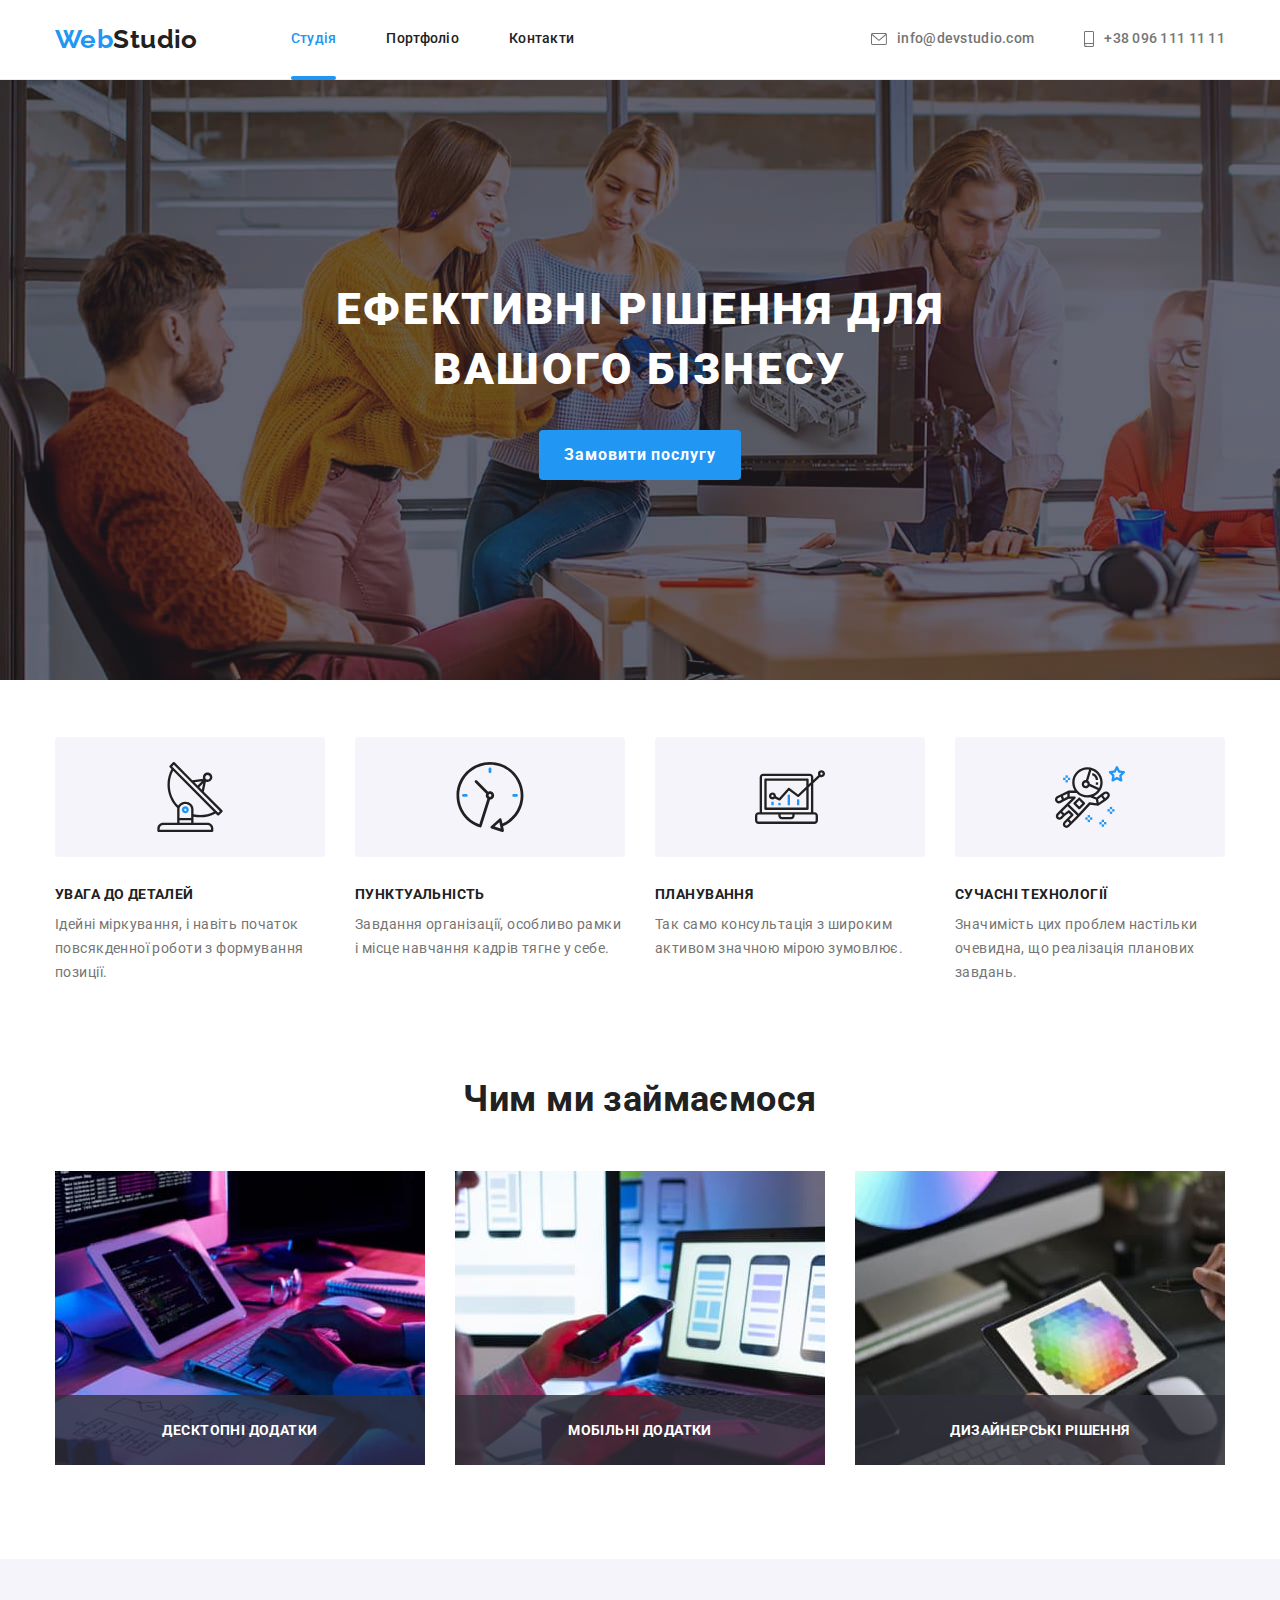
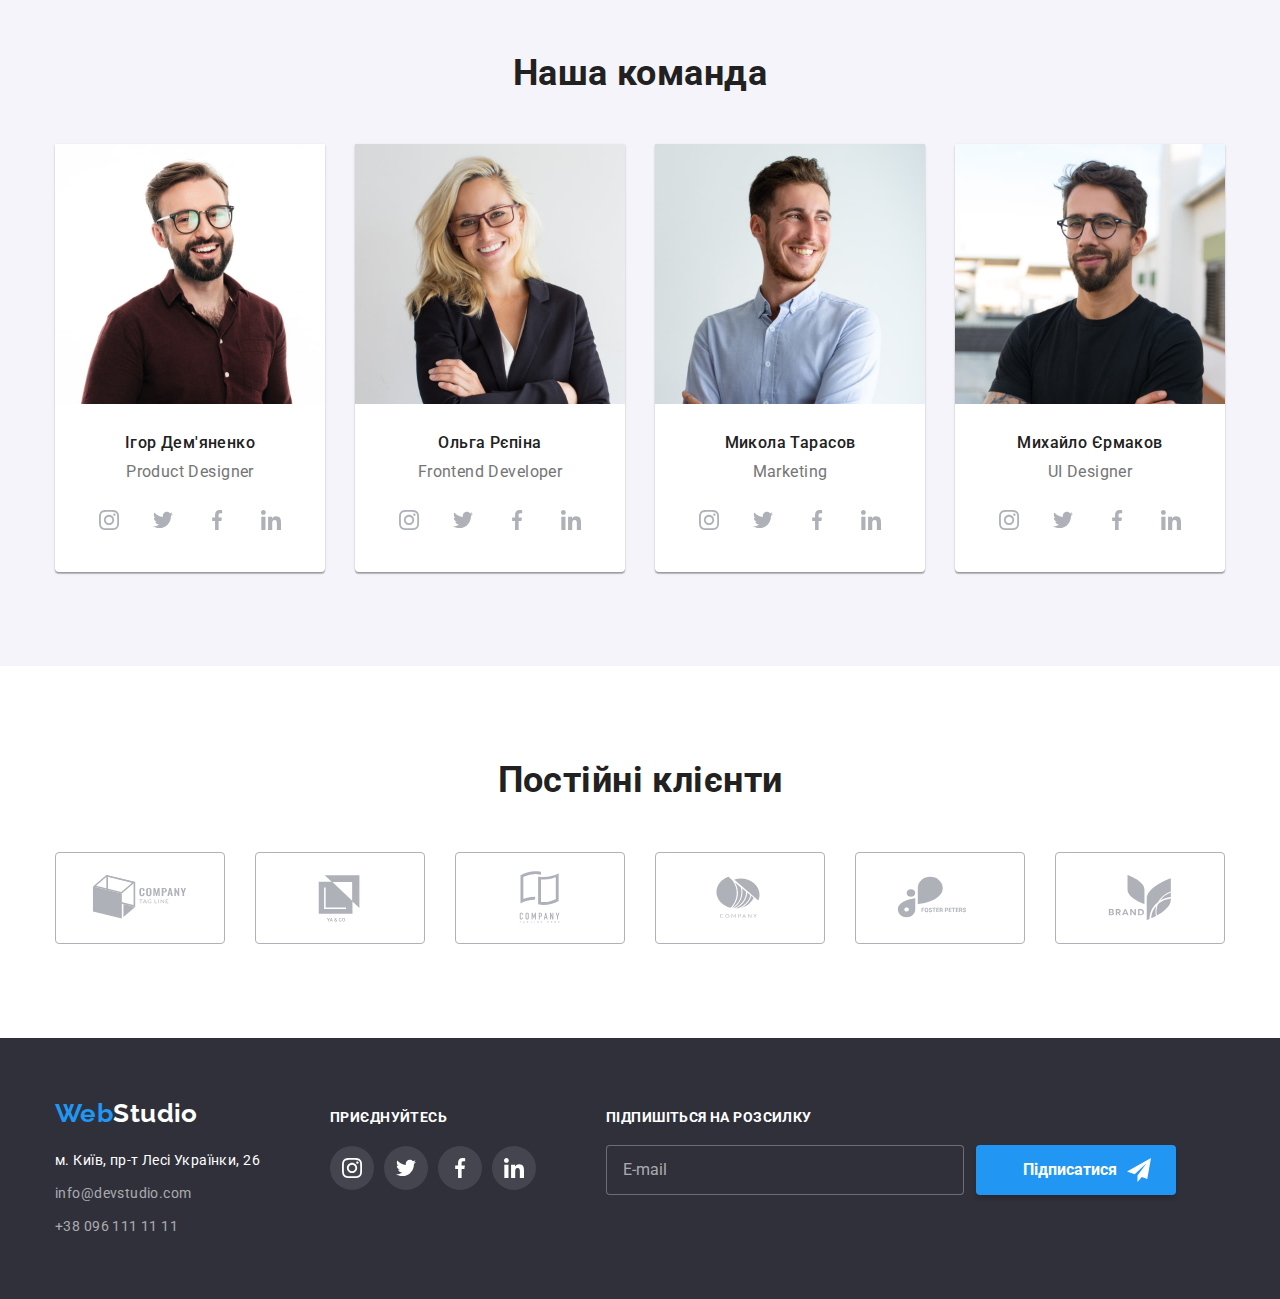
==== index.html @ f9a79a57 "saas settings" ====
<!DOCTYPE html>
<html lang="uk">
  <head>
    <meta charset="UTF-8" />
    <meta http-equiv="X-UA-Compatible" content="IE=edge" />
    <meta name="viewport" content="width=device-width, initial-scale=1.0" />
    <title>Студія</title>
    <link rel="preconnect" href="https://fonts.googleapis.com" />
    <link rel="preconnect" href="https://fonts.gstatic.com" crossorigin />
    <link
      href="https://fonts.googleapis.com/css2?family=Raleway:wght@700&family=Roboto:wght@400;500;700;900&display=swap"
      rel="stylesheet"
    />
    <link
      rel="stylesheet"
      href="https://cdnjs.cloudflare.com/ajax/libs/modern-normalize/1.0.0/modern-normalize.min.css"
    />
    <link rel="stylesheet" href="./css/styles.css" />
    <link rel="stylesheet" href="./css/main.min.css" />
  </head>
  <body>
    <!--header-->
    <header class="page-header header-portfolio">
      <div class="container">
        <a href="./index.html" class="header-logo-design logo-link"
          ><span class="web-customazation">Web</span>Studio</a
        >
        <nav>
          <ul class="header-list">
            <li class="header-item">
              <a href="./index.html" class="nav-link header-text current-link">Студія</a>
            </li>
            <li class="header-item">
              <a href="./portfolio.html" class="nav-link header-text">Портфоліо</a>
            </li>
            <li class="header-item">
              <a href="#" class="nav-link header-text">Контакти</a>
            </li>
          </ul>
        </nav>
        <ul class="header-contact-info">
          <li class="contact-icon">
            <a
              href="mailto:info@devstudio.com"
              class="mail-design header-text link-design"
            >
              <svg class="icon-image-nav" width="16" height="12">
                <use href="./img/icons.svg#icon-envelope"></use>
              </svg>
              info@devstudio.com</a
            >
          </li>
          <li class="contact-icon">
            <a href="tel:+380961111111" class="tel-design header-text link-design">
              <svg class="icon-image-nav" width="10" height="16">
                <use href="./img/icons.svg#icon-smartphone"></use>
              </svg>
              +38 096 111 11 11</a
            >
          </li>
        </ul>
      </div>
    </header>
    <main>
      <!--section heroe-->
      <section class="heroe-section-design">
        <div class="heroe-container container">
          <h1 class="heroe-title">Ефективні рішення для вашого бізнесу</h1>
          <button type="button" class="heroe-button-design" data-modal-open>
            Замовити послугу
          </button>
        </div>
      </section>
      <!--Чим ми займаємося-->
      <section class="our-activity">
        <div class="container">
          <h2 class="visual-hidden">Наші особливості</h2>
          <ul class="main-prop-list">
            <li class="main-prop-item">
              <div class="prop-icon">
                <svg class="icon-image" width="70" height="70">
                  <use href="./img/icons.svg#icon-antenna"></use>
                </svg>
              </div>
              <h3 class="main-prop-title">Увага до деталей</h3>
              <p class="main-prop-text">
                Ідейні міркування, і навіть початок повсякденної роботи з формування
                позиції.
              </p>
            </li>
            <li class="main-prop-item">
              <div class="prop-icon">
                <svg class="icon-image" width="70" height="70">
                  <use href="./img/icons.svg#icon-clock"></use>
                </svg>
              </div>
              <h3 class="main-prop-title">Пунктуальність</h3>
              <p class="main-prop-text">
                Завдання організації, особливо рамки і місце навчання кадрів тягне у себе.
              </p>
            </li>
            <li class="main-prop-item">
              <div class="prop-icon">
                <svg class="icon-image" width="70" height="70">
                  <use href="./img/icons.svg#icon-diagram"></use>
                </svg>
              </div>
              <h3 class="main-prop-title">Планування</h3>
              <p class="main-prop-text">
                Так само консультація з широким активом значною мірою зумовлює.
              </p>
            </li>
            <li class="main-prop-item">
              <div class="prop-icon">
                <svg class="icon-image" width="70" height="70">
                  <use href="./img/icons.svg#icon-astronaut"></use>
                </svg>
              </div>
              <h3 class="main-prop-title">Сучасні технології</h3>
              <p class="main-prop-text">
                Значимість цих проблем настільки очевидна, що реалізація планових завдань.
              </p>
            </li>
          </ul>
        </div>
      </section>
      <section class="about-our-activity">
        <div class="container">
          <h2 class="about-our-activity-title centered">Чим ми займаємося</h2>
          <ul class="activity-list">
            <li class="activity-item">
              <img
                src="./img/box1.jpg"
                alt="планшет і клавіатура"
                width="370"
                height="294"
              />
              <p class="activity-text">Десктопні додатки</p>
            </li>
            <li class="activity-item">
              <img src="./img/box2.jpg" alt="телефон в руках" width="370" height="294" />
              <p class="activity-text">Мобільні додатки</p>
            </li>
            <li class="activity-item">
              <img src="./img/box3.jpg" alt="кольорографіка" width="370" height="294" />
              <p class="activity-text">Дизайнерські рішення</p>
            </li>
          </ul>
        </div>
      </section>
      <!--Команда-->
      <section class="our-team-section">
        <div class="container team-section">
          <h2 class="our-team-title centered">Наша команда</h2>
          <ul class="our-team-list">
            <li class="our-team-item">
              <img src="./img/team1.jpg" alt="Ігор Дем'яненко" width="270" height="260" />
              <div class="team-border">
                <h3 class="team-name">Ігор Дем'яненко</h3>
                <p class="team-position">Product Designer</p>
                <ul class="team-soc-list">
                  <li class="team-soc-item">
                    <a href="" class="team-soc-link link">
                      <svg class="team-soc-icon" width="20" height="20">
                        <use href="./img/icons.svg#icon-instagram"></use>
                      </svg>
                    </a>
                  </li>
                  <li class="team-soc-item">
                    <a href="" class="team-soc-link link">
                      <svg class="team-soc-icon" width="20" height="20">
                        <use href="./img/icons.svg#icon-twitter"></use>
                      </svg>
                    </a>
                  </li>
                  <li class="team-soc-item">
                    <a href="" class="team-soc-link link">
                      <svg class="team-soc-icon" width="20" height="20">
                        <use href="./img/icons.svg#icon-facebook"></use>
                      </svg>
                    </a>
                  </li>
                  <li class="team-soc-item">
                    <a href="" class="team-soc-link link">
                      <svg class="team-soc-icon" width="20" height="20">
                        <use href="./img/icons.svg#icon-linkedin"></use>
                      </svg>
                    </a>
                  </li>
                </ul>
              </div>
            </li>
            <li class="our-team-item">
              <img src="./img/team2.jpg" alt="Ольга Рєпіна" width="270" height="260" />
              <div class="team-border">
                <h3 class="team-name">Ольга Рєпіна</h3>
                <p class="team-position">Frontend Developer</p>
                <ul class="team-soc-list">
                  <li class="team-soc-item">
                    <a href="" class="team-soc-link link">
                      <svg class="team-soc-icon" width="20" height="20">
                        <use href="./img/icons.svg#icon-instagram"></use>
                      </svg>
                    </a>
                  </li>
                  <li class="team-soc-item">
                    <a href="" class="team-soc-link link">
                      <svg class="team-soc-icon" width="20" height="20">
                        <use href="./img/icons.svg#icon-twitter"></use>
                      </svg>
                    </a>
                  </li>
                  <li class="team-soc-item">
                    <a href="" class="team-soc-link link">
                      <svg class="team-soc-icon" width="20" height="20">
                        <use href="./img/icons.svg#icon-facebook"></use>
                      </svg>
                    </a>
                  </li>
                  <li class="team-soc-item">
                    <a href="" class="team-soc-link link">
                      <svg class="team-soc-icon" width="20" height="20">
                        <use href="./img/icons.svg#icon-linkedin"></use>
                      </svg>
                    </a>
                  </li>
                </ul>
              </div>
            </li>
            <li class="our-team-item">
              <img src="./img/team3.jpg" alt="Микола Тарасов" width="270" height="260" />
              <div class="team-border">
                <h3 class="team-name">Микола Тарасов</h3>
                <p class="team-position">Marketing</p>
                <ul class="team-soc-list">
                  <li class="team-soc-item">
                    <a href="" class="team-soc-link link">
                      <svg class="team-soc-icon" width="20" height="20">
                        <use href="./img/icons.svg#icon-instagram"></use>
                      </svg>
                    </a>
                  </li>
                  <li class="team-soc-item">
                    <a href="" class="team-soc-link link">
                      <svg class="team-soc-icon" width="20" height="20">
                        <use href="./img/icons.svg#icon-twitter"></use>
                      </svg>
                    </a>
                  </li>
                  <li class="team-soc-item">
                    <a href="" class="team-soc-link link">
                      <svg class="team-soc-icon" width="20" height="20">
                        <use href="./img/icons.svg#icon-facebook"></use>
                      </svg>
                    </a>
                  </li>
                  <li class="team-soc-item">
                    <a href="" class="team-soc-link link">
                      <svg class="team-soc-icon" width="20" height="20">
                        <use href="./img/icons.svg#icon-linkedin"></use>
                      </svg>
                    </a>
                  </li>
                </ul>
              </div>
            </li>
            <li class="our-team-item">
              <img src="./img/team4.jpg" alt="Михайло Єрмаков" width="270" height="260" />
              <div class="team-border">
                <h3 class="team-name">Михайло Єрмаков</h3>
                <p class="team-position">UI Designer</p>
                <ul class="team-soc-list">
                  <li class="team-soc-item">
                    <a href="" class="team-soc-link link">
                      <svg class="team-soc-icon" width="20" height="20">
                        <use href="./img/icons.svg#icon-instagram"></use>
                      </svg>
                    </a>
                  </li>
                  <li class="team-soc-item">
                    <a href="" class="team-soc-link link">
                      <svg class="team-soc-icon" width="20" height="20">
                        <use href="./img/icons.svg#icon-twitter"></use>
                      </svg>
                    </a>
                  </li>
                  <li class="team-soc-item">
                    <a href="" class="team-soc-link link">
                      <svg class="team-soc-icon" width="20" height="20">
                        <use href="./img/icons.svg#icon-facebook"></use>
                      </svg>
                    </a>
                  </li>
                  <li class="team-soc-item">
                    <a href="" class="team-soc-link link">
                      <svg class="team-soc-icon" width="20" height="20">
                        <use href="./img/icons.svg#icon-linkedin"></use>
                      </svg>
                    </a>
                  </li>
                </ul>
              </div>
            </li>
          </ul>
        </div>
      </section>
      <!--Постійний клієнти-->
      <section class="our-clients clients-section">
        <div class="container">
          <h2 class="clients-title centered">Постійні клієнти</h2>
          <ul class="our-clients-list">
            <li class="our-clients-item">
              <a href="#" class="our-clients-link">
                <svg class="client-icon" width="106" height="60">
                  <use href="./img/icons.svg#icon-Logo"></use>
                </svg>
              </a>
            </li>
            <li class="our-clients-item">
              <a href="#" class="our-clients-link">
                <svg class="client-icon" width="106" height="60">
                  <use href="./img/icons.svg#icon-Logo1"></use>
                </svg>
              </a>
            </li>
            <li class="our-clients-item">
              <a href="#" class="our-clients-link">
                <svg class="client-icon" width="106" height="60">
                  <use href="./img/icons.svg#icon-Logo2"></use>
                </svg>
              </a>
            </li>
            <li class="our-clients-item">
              <a href="#" class="our-clients-link">
                <svg class="client-icon" width="106" height="60">
                  <use href="./img/icons.svg#icon-Logo3"></use>
                </svg>
              </a>
            </li>
            <li class="our-clients-item">
              <a href="#" class="our-clients-link">
                <svg class="client-icon" width="106" height="60">
                  <use href="./img/icons.svg#icon-Logo4"></use>
                </svg>
              </a>
            </li>
            <li class="our-clients-item">
              <a href="#" class="our-clients-link">
                <svg class="client-icon" width="106" height="60">
                  <use href="./img/icons.svg#icon-Logo5"></use>
                </svg>
              </a>
            </li>
          </ul>
        </div>
      </section>
    </main>
    <!--Футер-->
    <footer class="footer-design">
      <div class="container footer-section">
        <div class="footer-logo-nav">
          <a href="./index.html" class="footer-logo-design logo-link"
            ><span class="web-customazation">Web</span>Studio</a
          >
          <address class="footer-address-list">
            <ul class="address-position-list">
              <li class="address-position">
                <a
                  class="address-contact-info link-design"
                  href="https://goo.gl/maps/CPtrU1FHBa2aNyZL9"
                  target="_blank"
                  rel="noopener noreferrer"
                >
                  <span class="street-info">м. Київ, пр-т Лесі Українки, 26</span></a
                >
              </li>
              <li class="address-position">
                <a
                  href="mailto:info@devstudio.com"
                  class="footer-mail-design footer-link-design"
                  >info@devstudio.com</a
                >
              </li>
              <li class="address-position">
                <a href="tel:+380961111111" class="footer-tel-design footer-link-design"
                  >+38 096 111 11 11</a
                >
              </li>
            </ul>
          </address>
        </div>
        <div class="soc-net-section">
          <h2 class="comp-net-title">Приєднуйтесь</h2>
          <ul class="comp-net-list list">
            <li class="comp-net-item">
              <a href="#" class="comp-net-link link">
                <svg class="comp-net-icon" width="20" height="20">
                  <use href="./img/icons.svg#icon-instagram"></use></svg
              ></a>
            </li>
            <li>
              <a href="#" class="comp-net-link link">
                <svg class="comp-net-icon" width="20" height="20">
                  <use href="./img/icons.svg#icon-twitter"></use></svg
              ></a>
            </li>
            <li>
              <a href="#" class="comp-net-link link">
                <svg class="comp-net-icon" width="20" height="20">
                  <use href="./img/icons.svg#icon-facebook"></use></svg
              ></a>
            </li>
            <li>
              <a href="#" class="comp-net-link link">
                <svg class="comp-net-icon" width="20" height="20">
                  <use href="./img/icons.svg#icon-linkedin"></use></svg
              ></a>
            </li>
          </ul>
        </div>
        <div class="footer-subscr">
            <p class="subscr-text">Підпишіться на розсилку</p>
            <form>
              <div class="subscr-input-form">
              <input 
              type="mail" 
              name="user_email" 
              placeholder="E-mail" 
              class="subscr-form"/>
            <button type="submit" class="subscr-btn">Підписатися
            <svg class="subscr-icon" width="24" height="24">
              <use href="./img/icons.svg#icon-icon-send"></use>
            </svg>
          </button>
          </div>
        </form>
        </div>
      </div>
    </footer>
    <div class="backdrop is-hidden" data-modal>
      <div class="modal-window">
        <button type="button" class="modal-button" data-modal-close>
          <svg class="modal-icon" width="11" height="11">
            <use href="./img/icons.svg#icon-Vector"></use>
          </svg>
        </button>
        <p class="modal-title">Залиште свої дані, ми вам передзвонимо</p>
        <form class="modal-form">
          <div class="input-field">
          <label class="input-title">Ім'я</label>
          <div class="input-wrap">
            <input 
            type="text" 
            name="username" 
            class="input-form">
          <svg class="input-icon" width="18" height="18">
            <use href="./img/icons.svg#icon-person-black-18dp-1"></use>
          </svg>
          </div>
        </div>
        <div class="input-field">
          <label class="input-title">Телефон</label>
          <div class="input-wrap">
            <input
            minlength="10"
            maxlength="13" 
            type="tel" 
            name="user_phone" 
            class="input-form">
            <svg class="input-icon" width="18" height="18">
              <use href="./img/icons.svg#icon-phone-black-18dp-1"></use>
            </svg>
          </div>
        </div> 
        <div class="input-field">
          <label class="input-title">Пошта</label>
          <div class="input-wrap">
            <input 
            type="mail" 
            name="user_email" 
            class="input-form"
            required> 
            <svg class="input-icon" width="18" height="18">
              <use href="./img/icons.svg#icon-email-black-18dp-1"></use>
            </svg>
          </div>
        </div>
        <div class="input-field">
          <label class="input-title">Коментар</label>
          <div class="input-wrap">
            <textarea name="comment" 
            class="input-form-comment"
            placeholder="Введіть текст"></textarea>
          </div>
        </div>
        <div class="input-field">
          <input 
          type="checkbox" 
          name="agreement-conditions" 
          value="true" 
          class="input-check"
          id="agreement-conditions">
          <label for="agreement-conditions" class="checkbox-text">
            <span>
              <svg class="check-icon" width="11" height="8">
                <use href="./img/icons.svg#icon-Vector-2"></use>
              </svg>
            </span>
            Погоджуюся з розсилкою та приймаю <a href="#" target="_blank"
              rel="noopener noreferrer" class="agr-cond">Умови договору</a></label>
        </div>
          <button type="submit" class="form-btn">Відправити</button>
        </form>
      </div>
    </div>
    <script src="./js/modal.js"></script>
  </body>
</html>
---- css/styles.css ----
/* оформлення головної сторінки */

/* Header navigation design */
:root {
  --color-one--: #ffffff;
  --color-two--: #2196f3;
  --color-three--: #212121;
  --color-four--: #757575;
  --color-five--: #f5f4fa;
}

html {
  box-sizing: border-box;
}
*,
*::after,
*::before {
  box-sizing: border-box;
}

body {
  font-family: "Roboto", sans-serif;
  font-size: 14px;
  letter-spacing: 0.03em;
  color: var(--color-three--);
  background-color: var(--color-one--);
  margin: 0;
}
ul {
  list-style: none;
  padding: 0;
  margin: 0;
}

.logo-link {
  text-decoration: none;
}

img {
  display: block;
  max-width: 100%;
  height: auto;
}

/*------------------------ HEADER DESIGN--------------------*/
.container {
  width: 1200px;
  margin-right: auto;
  margin-left: auto;
  padding-left: 15px;
  padding-right: 15px;
}
.page-header {
  height: 80px;
  border-bottom: 1px solid #ececec;
  padding-top: 24px;
  padding-bottom: 24px;
}

.header-text {
  font-weight: 500;
  font-size: 14px;
  line-height: 1.14;
  letter-spacing: 0.02em;
}
.footer-logo-design,
.web-customazation {
  font-family: Raleway, sans-serif;
  font-weight: 700;
  font-size: 26px;
  line-height: 1.19;
  color: var(--color-one--);
}

.header-logo-design {
  font-family: "Raleway", sans-serif;
  font-weight: 700;
  font-size: 26px;
  line-height: 1.19;
  color: var(--color-three--);
  margin-right: 93px;
  align-items: center;
}
.header-list {
  display: flex;
  align-items: center;
}

.header-item:not(:last-child) {
  margin-right: 50px;
}
.page-header .container {
  display: flex;
  align-items: center;
}

.portfolio-contact-info,
.header-contact-info {
  margin-left: auto;
}
.page-header .portfolio-contact-info {
  display: flex;
  column-gap: 30px;
}
.page-header .header-contact-info {
  display: flex;
  column-gap: 50px;
}
.contact-icon {
  display: flex;
  background-color:transparent;
  align-items: center;
  justify-items: center;
  fill:var(--color-four--);

}

.icon-image-nav{
  margin-right: 10px;
}

.contact-icon:hover, 
.contact-icon:focus {
  background-color: var(--color-one--);
  fill: var(--color-two--);
}

.mail-design,
.tel-design {
  display: flex;
  align-items: center;
}

/*-------------------------links design--------------------------------*/

.link-design {
  color: var(--color-three--);
  text-decoration: none;
  transition: background-color 250ms cubic-bezier(0.4, 0, 0.2, 1);
}
.nav-link {
 color: var(--color-three--);
 display: block;
  text-decoration: none;
  position: relative; 

  transition: background-color 250ms cubic-bezier(0.4, 0, 0.2, 1);
}

.nav-link.current-link::after {
  content: '';
  display: block;
  width: 100%;
  height: 4px;
  border-radius: 2px;
  background-color: var(--color-two--);
  position: absolute;
  left: 0;
  bottom: -33px;
}

.nav-link:hover,
.nav-link:focus,
.web-customazation,
.link-design:hover,
.link-design:focus,
.mail-design:hover,
.mail-design:focus,
.tel-design:hover,
.tel-design:focus {
  color: var(--color-two--);
}
.mail-design,
.tel-design {
  color: var(--color-four--);
}
.section {
  display: block;
}

.centered {
  text-align: center;
}

/*------------------------ HEROE SECTION DESIGN--------------------*/

.heroe-title {
  font-weight: 900;
  font-size: 44px;
  line-height: 1.36;
  letter-spacing: 0.06em;
  text-transform: uppercase;
  color: var(--color-one--);
  max-width: 696px;
  display: inline-block;
  margin: 0;
}

.heroe-section-design {
  height: 600px;
  background-image:linear-gradient(
  rgba(47, 48, 58, 0.4), 
  rgba(47, 48, 58, 0.4)), 
  url(../img/hero-bg.jpg);
  background-color: #C4C4C4;
  padding: 200px 0px;
  text-align: center;
  margin-left: auto;
  margin-right: auto;
}
.heroe-container {
  width: 696px;
}

.heroe-button-design {
  font-family: inherit;
  font-weight: 700;
  font-size: 16px;
  line-height: 1.87;
  letter-spacing: 0.06em;
  color: var(--color-one--);
  background-color: var(--color-two--);
  cursor: pointer;
  border-radius: 4px;
  border: transparent;
  padding: 10px 25px;
  display: inline-block;
  text-align: center;
  margin-top: 30px;
  transition: background-color 250ms cubic-bezier(0.4, 0, 0.2, 1);
}

.heroe-button-design:hover,
.heroe-button-design:focus {
  background-color: #188ce8;
  box-shadow: 0px 4px 4px rgba(0, 0, 0, 0.25);
}

/*------------------------ЧИМ МИ ЗАЙМАЄМОСЯ--------------------*/
.visual-hidden {
  position: absolute;
  white-space: nowrap;
  width: 1px;
  height: 1px;
  overflow: hidden;
  border: 0;
  padding: 0;
  clip: rect(0 0 0 0);
  clip-path: inset(50%);
  margin: -1px;
}
.our-activity {
  padding-top: 57px;
  padding-bottom: 94px;
}

h3.main-prop-title {
  margin-top: 0;
}

.main-prop-list {
  display: flex;
  column-gap: 30px;
}
.main-prop-list .main-prop-item {
  width: calc((100% - 90px) / 4);
  justify-content: center;
}
.main-prop-title {
  font-weight: 700;
  font-size: 14px;
  line-height: 1.14;
  text-transform: uppercase;
  margin-bottom: 10px;
}
.main-prop-text {
  font-weight: 400;
  font-size: 14px;
  line-height: 1.71;
  color: var(--color-four--);
  margin-bottom: 0;
  margin-top: 0;
}

.prop-icon {
  margin-bottom: 30px;
  background-color:#F5F4FA; 
  border-radius: 4px;
  display: flex;
  margin-left: auto;
  margin-right: auto;
  justify-content: center;
  align-items: center;
  width: 270px;
  height: 120px;
}


/*------------------------ ABOUT OUR ACTIVITY--------------------*/

.about-our-activity {
  padding-bottom: 94px;
}

.about-our-activity-title {
  font-family: inherit;
  font-weight: 700;
  font-size: 36px;
  line-height: 1.16;
  margin-top: 0;
  margin-bottom: 50px;
}

.activity-list {
  display: flex;
  column-gap: 30px;
  flex-direction: row;
}

.activity-text {
  display: flex;
  font-family: inherit;
  font-size: 14px;
  font-weight: 700;
  text-transform: uppercase;
  line-height: 1.17;
  color: var(--color-one--);
  background-color: rgba(47, 48, 58, 0.8);
  height: 70px;
  width: 100%;
  margin: 0;
  padding-top: 27px;
  padding-bottom: 27px; 
  justify-content: center;

  position: absolute;
  bottom: 0;
  right: 0;
}

.activity-item {
  width: calc((100% - 60px) / 3);
  position: relative;
}

/*------------------------ OUR TEAM--------------------*/
.our-team-section {
  background-color: var(--color-five--);
  padding-bottom: 94px;
  padding-top: 94px;
}
.our-team-list {
  display: flex;
  column-gap: 30px;
}
.our-team-item {
  background-color: white;
  width: calc((100% - 90px) / 4);
  border-bottom-left-radius: 4px;
  border-bottom-right-radius: 4px;
  box-shadow: 0px 1px 3px rgba(0, 0, 0, 0.12), 0px 1px 1px rgba(0, 0, 0, 0.14),
    0px 2px 1px rgba(0, 0, 0, 0.2);
}

.team-soc-list {
display: flex;
justify-content: center;
gap: 10px;
}

.team-soc-icon {
  fill:#AFB1B8;
  transition: fill 250ms cubic-bezier(0.4, 0, 0.2, 1);
}

.team-soc-link {
  width: 44px;
  height: 44px;
  border-radius: 50%;
  background-color: transparent;
  display: flex;
  align-items: center;
  justify-content: center;
  transition: background-color 250ms cubic-bezier(0.4, 0, 0.2, 1),
  fill 250ms cubic-bezier(0.4, 0, 0.2, 1);
}

.team-soc-link:hover,
.team-soc-link:focus {
  background-color: var(--color-two--);
}
.team-soc-link:hover .team-soc-icon, 
.team-soc-link:focus .team-soc-icon {
  fill: #ffffff;
}

.team-border {
  padding-bottom: 30px;
  padding-top: 30px;
}

.our-team-title {
  font-weight: 700;
  font-size: 36px;
  line-height: 1.16;
  margin-top: 0;
  margin-bottom: 50px;
}
.team-name {
  font-weight: 500;
  font-size: 16px;
  line-height: 1.18;
  margin-bottom: 10px;
  margin-top: 0;
  text-align: center;

}
.team-position {
  font-size: 16px;
  line-height: 1.18;
  color: var(--color-four--);
  margin: 0;
  text-align: center;
  margin-bottom: 16px;
}

/*------------------------ Наші клієнти--------------------*/

.clients-section {
  padding-top: 94px;
  padding-bottom: 94px;  
}

.clients-title {
  font-family: inherit;
  font-weight: 700;
  font-size: 36px;
  line-height: 1.16;
  margin-top: 0;
  margin-bottom: 50px;
}

.our-clients-list {
  display: flex;
  column-gap: 30px;
}

.our-clients-item{
  width: 170px;
  
}
.our-clients-link {
 display: flex;
 border: 1px solid #AFB1B8; 
 border-radius: 4px;
 width: 100%;
 height: 92px;
 justify-content: center;
 align-items: center;
 fill: #AFB1B8;
 transition: background-color 250ms cubic-bezier(0.4, 0, 0.2, 1),
 fill 250ms cubic-bezier(0.4, 0, 0.2, 1), border 250ms cubic-bezier(0.4, 0, 0.2, 1); 
}

.our-clients-link:hover,
.our-clients-link:focus{
  fill: var(--color-two--);
  border: 1px solid var(--color-two--);
}



/*------------------------ FOOTER--------------------*/
.footer-design {
  background-color: #2f303a;
  padding-top: 60px;
  padding-bottom: 60px;
}
.footer-section{
  display: flex;
  align-items: baseline;
  gap: 70px;
}

.address-position:not(:last-child) {
  margin-top: 0px;
  margin-bottom: 9px;
}

.footer-address-list{
  margin-top: 20px;
}

.address-contact-info {
  font-family: inherit;
  font-size: 14px;
  line-height: 1.71;
  display: inline-block;
}
.street-info {
  color: var(--color-one--);
  font-style: normal;
  transition: color 250ms cubic-bezier(0.4, 0, 0.2, 1);
}
.footer-mail-design,
.footer-tel-design {
  font-family: inherit;
  font-style: normal;
  font-size: 14px;
  line-height: 1.71;
  color: rgba(255, 255, 255, 0.6);
  transition: color 250ms cubic-bezier(0.4, 0, 0.2, 1);
}

.footer-link-design {
  text-decoration: none;
}
.footer-mail-design:hover,
.footer-mail-design:focus,
.footer-tel-design:hover,
.footer-tel-design:focus,
.street-info:hover,
.street-info:focus {
  color: var(--color-two--);
}

.comp-net-title {
  font-family: inherit;
  font-weight: 700;
  font-size: 14px;
  line-height: 1.14;
  color: var(--color-one--);
  text-transform: uppercase;
  justify-content: center;
  margin-top: 0;
  margin-bottom: 0;
}
.soc-net-section{
width: 206px;
}

.comp-net-list{
  display: flex;
  justify-content: center;
  column-gap: 10px;
  margin-top: 20px;
}

.comp-net-icon {
  fill: var(--color-one--);
}

.comp-net-link {
  width: 44px;
  height: 44px;
  border-radius: 50%;
  background-color:rgba(255, 255, 255, 0.1);
  display: flex;
  align-items: center;
  justify-content: center;
  transition: background-color 250ms cubic-bezier(0.4, 0, 0.2, 1),
  fill 250ms cubic-bezier(0.4, 0, 0.2, 1);
}

.comp-net-link:hover,
.comp-net-link:focus {
  background-color: var(--color-two--);
}
.comp-net-link:hover .comp-net-icon, 
.comp-net-link:focus .comp-net-icon {
  fill: #ffffff;
}

.subscr-input-form {
  display: flex; 
  width: 570px;
  margin-top: 20px;
}

.subscr-text {
  font-size: 14px;
  font-weight: 700;
  color: var(--color-one--);
  margin-top: 0;
  margin-bottom: 0px;
  text-transform: uppercase;
}

.subscr-form {
  display: block;
  width: 358px;
  height: 50px;
  color: var(--color-one--);
  background-color:#2F303A;
  border: 1px solid rgba(255, 255, 255, 0.3);
  border-radius: 4px;
  margin-right: 12px;
  padding-left: 16px;
  padding-top: 15px;
  padding-bottom: 15px;
}

.subscr-form:focus {
  border: 1px solid var(--color-two--);
  outline: transparent;
}

.subscr-icon {
  margin-left: 10px;
}

.subscr-form::placeholder {
  font-size: 16px;
  color: rgba(255, 255, 255, 0.6);
}

.subscr-btn {
  display: flex; 
  width: 200px;
  height: 50px;
  background-color: var(--color-two--);
  color: var(--color-one--);
  fill: currentColor;
  font-size: 16px;
  font-weight: 700;
  border-radius: 4px;
  box-shadow: 0px 4px 4px rgba(0, 0, 0, 0.15);
  border-color: transparent;
  align-items: center;
  justify-content: center;
  padding-left: 28px;
  cursor: pointer;
}

/*------------------------ BACKDROP DESIGN--------------------*/
.backdrop {
width: 100%;
height: 100%;
top: 0;
background-color: rgba(0, 0, 0, 0.2);
position: fixed;

transition: opacity 500ms cubic-bezier(0.25, 0.46, 0.45, 0.94), visibility 500ms;
}

/*------------------------ PORTFOLIO PAGE DESIGN--------------------*/
.current-link {
  color: var(--color-two--);
}

/*-------------------BUTTONS----------------------*/
.btn-design {
  font-family: inherit;
  font-size: 16px;
  line-height: 1.62;
  font-weight: 500;
  background: var(--color-five--);
  color: var(--color-three--);
  cursor: pointer;
  border-radius: 4px;
  border-color: transparent;
  padding: 6px 22px;
  display: inline-block;
  text-align: center;
  box-shadow: 0px 4px 4px rgba(0, 0, 0, 0.25);
  transition: color 250ms cubic-bezier(0.4, 0, 0.2, 1),
  background-color 250ms cubic-bezier(0.4, 0, 0.2, 1),
  box-shadow 250ms cubic-bezier(0.4, 0, 0.2, 1),
  border-radius 250ms cubic-bezier(0.4, 0, 0.2, 1);
}

  .btn-design:hover,
  .btn-design:focus {
  color: var(--color-one--);
  background-color: var(--color-two--);
  box-shadow: 0px 3px 1px rgba(0, 0, 0, 0.1), 0px 1px 2px rgba(0, 0, 0, 0.08), 0px 2px 2px rgba(0, 0, 0, 0.12);
border-radius: 4px;
}
/*------------------------ PROJECTS EXAMPLES--------------------*/
.work-filtr {
  padding-top: 83px;
  padding-bottom: 105px;
}

.work-filtr-list {
  display: flex;
  justify-content: center;
  margin-bottom: 50px;
  column-gap: 8px;
}
.project-example-list {
  display: flex;
  flex-wrap: wrap;
  gap: 30px;
}
.project-example-link{
  display: block;
}

.project-example-item {
  width: calc((100% - 60px) / 3);
  margin-bottom: 30px;
}

.project-example-link:hover .project-slider-text, 
.project-example-link:focus .project-slider-text {
transform: translateY(0);
}
.project-slider {
  position: relative;
  overflow: hidden;
}
.project-slider-text {
  font-family: inherit;
  position: absolute;
  display: block;
  top: 0;
  left: 0;
  font-size: 18px;
  font-weight: 400;
  line-height: 1.55;
  background-color:var(--color-two--) ;
  color:var(--color-one--);
  margin: 0;
  height: 100%;
  padding: 63px 24px;

  transform: translateY(100%);
  transition: transform 300ms cubic-bezier(0.4, 0, 0.2, 1);

}

.project-example-item:hover,
.project-example-item:focus 
.project-slider-text {
  box-shadow: 0px 1px 1px rgba(0, 0, 0, 0.12), 
0px 4px 4px rgba(0, 0, 0, 0.06), 
1px 4px 6px rgba(0, 0, 0, 0.16);
}

.text-border {
  border-right: 1px solid #ececec;
  border-left: 1px solid #ececec;
  border-bottom: 1px solid #ececec;
  padding: 20px 24px;
}

.project-text {
  font-size: 16px;
  line-height: 1.8;
  color: var(--color-four--);
  margin-top: 0;
  margin-bottom: 0;
}
.project-title {
  font-weight: 700;
  font-size: 18px;
  line-height: 2;
  letter-spacing: 0.06em;
  color: var(--color-three--);
  margin-bottom: 4px;
  margin-top: 0;
}

a {
  text-decoration: none;
}

/*------------------------ MODAL WINDOW--------------------*/
.modal-window {
width: 528px;
background-color: var(--color-one--);
border-radius: 4px;
position: absolute;
top: 50%;
left: 50%;
transform: translate(-50%, -50%) scale(1) rotate(0);
transition: transform 400ms linear, height 500ms linear;
padding: 40px;
}

.backdrop.is-hidden .modal-window {
  transform: translate(-50%,-50%) scale(0) rotate(-180deg);
  transition: transform 400ms linear;
}

.modal-button {
  display: flex;
  align-items: center;
  justify-content: center;
  position: absolute;
  top: 8px;
  right: 8px;
  height: 30px;
  width: 30px;
  border-radius: 50%;
  background-color: var(--color-one--);
  border: 1px solid rgba(0, 0, 0, 0.1);
  box-shadow: 0px 1px 3px rgba(0, 0, 0, 0.12), 0px 1px 1px rgba(0, 0, 0, 0.14), 0px 2px 1px rgba(0, 0, 0, 0.2);

}

.modal-icon {
 transition: fill 250ms cubic-bezier(0.4, 0, 0.2, 1);
}

.modal-button:hover,
.modal-button:focus {
  fill: var(--color-two--);
}

.is-hidden {
  opacity: 0;
  visibility: hidden;
  pointer-events: none;
}

.modal-title{
  font-size: 20px;
  color: var(--color-three--);
  display: block;
  text-align: center;
  margin-bottom: 12px;
  margin-top: 0;
}
.input-form{
  display: block;
  width: 100%;
  height: 40px;
  border-radius: 4px;
  border: 1px solid rgba(33, 33, 33, 0.2);
  font-size: 12px;
  padding-left: 42px;
  transition: border 250ms cubic-bezier(0.4, 0, 0.2, 1),
}
.input-title{
  display: block;
  font-size: 12px;
  color: var(--color-four--);
  margin-bottom: 4px;
}
.input-form-comment{
  display: block;
  font-size: 12px;
  color: var(--color-four--);
  height: 120px; 
  width: 100%;
  border-radius: 4px;
  border: 1px solid rgba(33, 33, 33, 0.2);
  margin-bottom: 20px;
  padding: 12px 16px;
  transition: border 250ms cubic-bezier(0.4, 0, 0.2, 1);
}


.input-form:focus {
  border: 1px solid var(--color-two--);
  outline: transparent;
}

.input-form:focus + .input-icon {
  fill: var(--color-two--);
}

.input-form-comment:focus {
  border: 1px solid var(--color-two--); 
  outline: transparent;
}

.input-form-comment::placeholder {
  display: block;
  font-size: 12px;
  color: rgba(117, 117, 117, 0.5);
}

.form-btn{
  display: flex;
  color: var(--color-one--);
  font-size: 16px;
  background-color: var(--color-two--);
  letter-spacing: 0.06em;
  align-items: center;
  justify-content: center;
  border-color: transparent;
  border-radius: 4px;
  box-shadow: 0px 4px 4px rgba(0, 0, 0, 0.25);
  width: 200px;
  height: 50px;
  margin-left: auto;
  margin-right: auto;
  cursor: pointer;
  transition: background-color 250ms cubic-bezier(0.4, 0, 0.2, 1),
  box-shadow 250ms cubic-bezier(0.4, 0, 0.2, 1),
  border-radius 250ms cubic-bezier(0.4, 0, 0.2, 1);
}

.form-btn:hover,
.form-btn:focus{
  background-color:#188CE8;
  box-shadow: 0px 4px 4px rgba(0, 0, 0, 0.15);
}

.input-field:not(:last-of-type){
  margin-bottom: 10px;
  position: relative;
}

.input-field:last-of-type {
  margin-bottom: 30px;
}

.input-wrap{
  position: relative;
}

.input-icon{
  position: absolute;
  left: 12px;
  top: 50%;
  transform: translateY(-50%);
  transition: fill 250ms cubic-bezier(0.4, 0, 0.2, 1);
}

.checkbox-text{
  font-size: 14px;
  color:var(--color-four--);
  display: flex;
}

.checkbox-text span {
  width: 16px;
  height: 15px;
  border: 2px solid var(--color-three--);
  border-radius: 3px;
  margin-right: 7px;
  display: flex;
  align-items: center;
  justify-content: center;
  transition: background-color 250ms cubic-bezier(0.4, 0, 0.2, 1);
}

.checkbox-text .agr-cond {
  text-decoration: underline;
  color: var(--color-two--);
  display: flex;
  padding-left: 2px;
}

.agr-cond:visited {
  color: var(--color-two--);
}
.input-check {
  -webkit-appearance: none;
     -moz-appearance: none;
          appearance: none;
}

.check-icon{
  fill: transparent;
  transition: fill 250ms cubic-bezier(0.4, 0, 0.2, 1);
}
.input-check:checked + .checkbox-text span{
  background-color: var(--color-two--);
  filter: drop-shadow(0px 4px 4px rgba(0, 0, 0, 0.25));
  border: none;
}

.input-check:checked + .checkbox-text .check-icon {
  fill: var(--color-one--);
}
---- css/main.min.css ----
/*# sourceMappingURL=main.min.css.map */
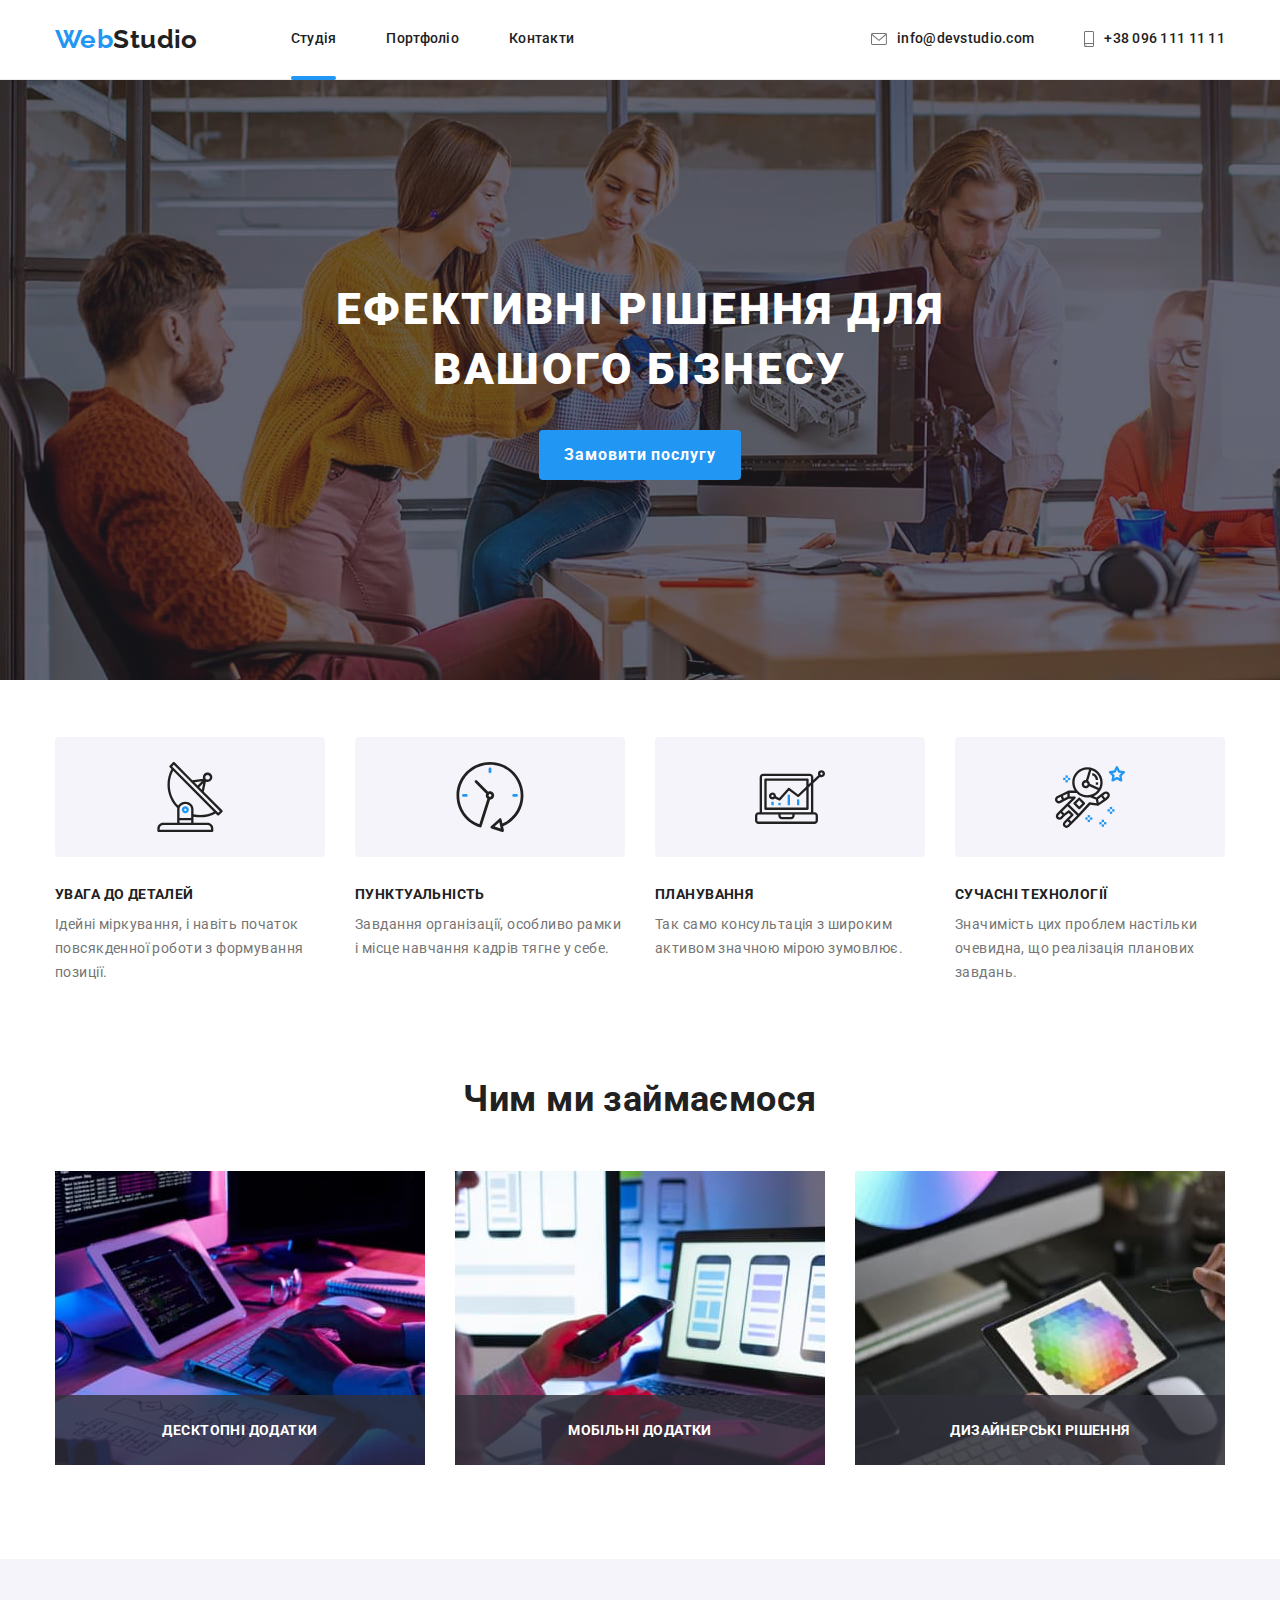
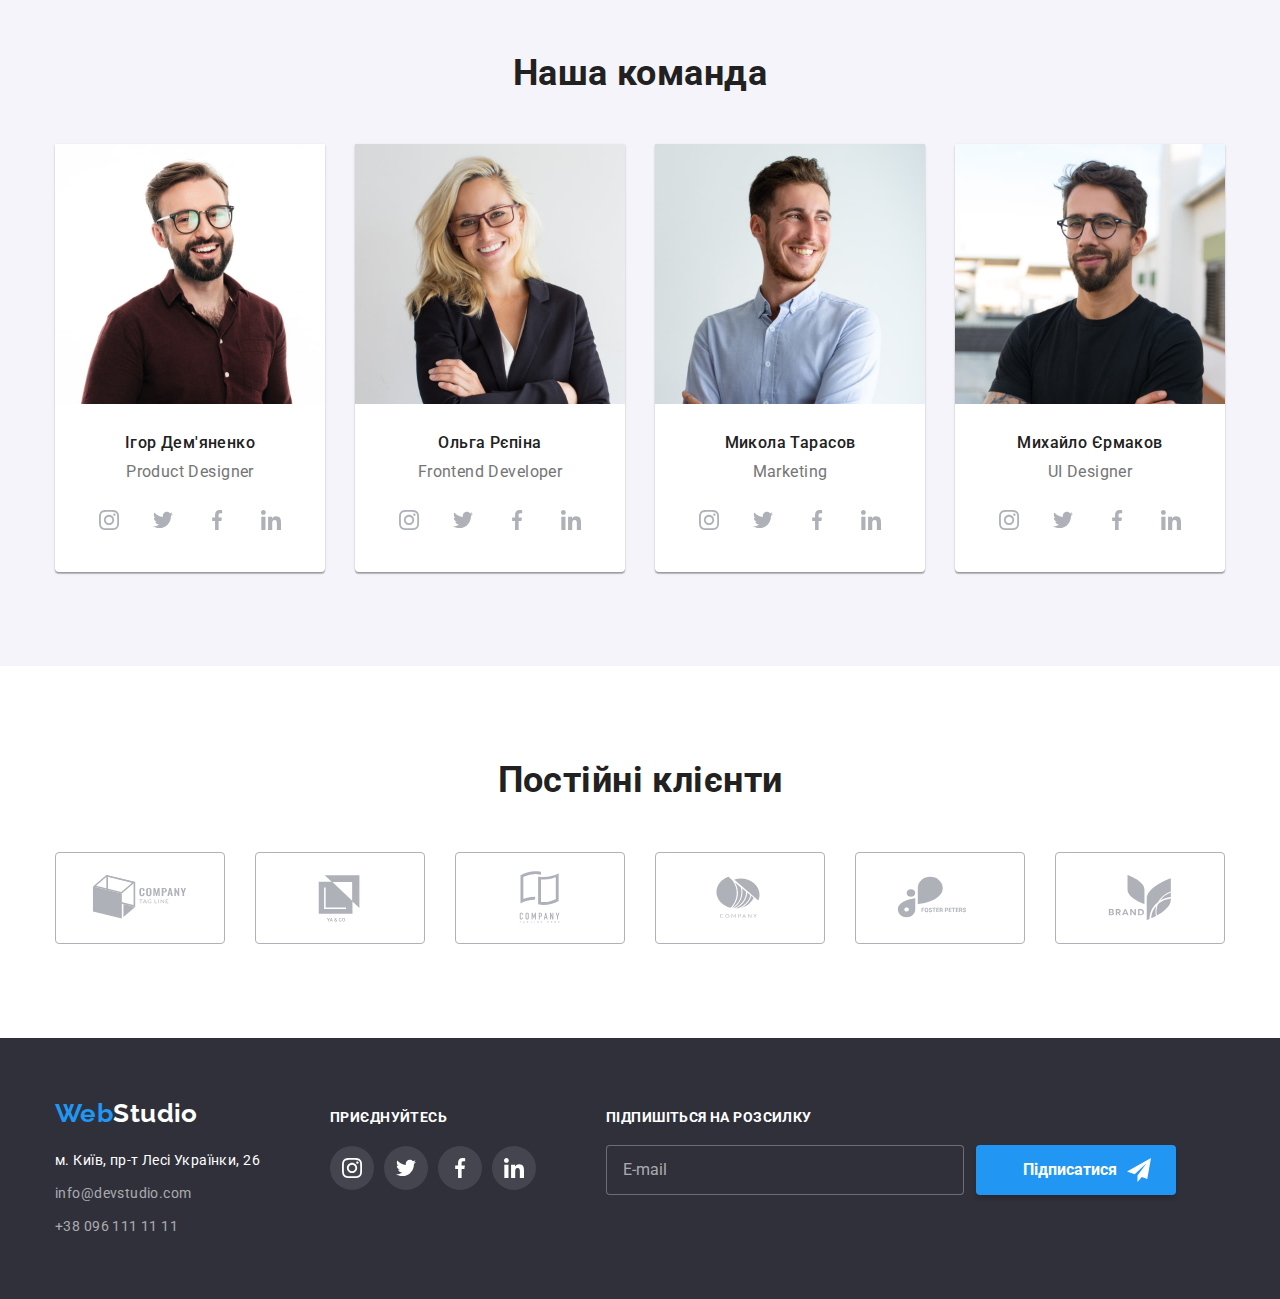
==== commit 85827682: "BEM_header-page" ====
--- a/index.html
+++ b/index.html
@@ -20,39 +20,39 @@
   </head>
   <body>
     <!--header-->
-    <header class="page-header header-portfolio">
+    <header class="header-page">
       <div class="container">
-        <a href="./index.html" class="header-logo-design logo-link"
-          ><span class="web-customazation">Web</span>Studio</a
+        <a href="./index.html" class="logo header-logo"
+          ><span class="web-logo">Web</span>Studio</a
         >
-        <nav>
-          <ul class="header-list">
-            <li class="header-item">
-              <a href="./index.html" class="nav-link header-text current-link">Студія</a>
-            </li>
-            <li class="header-item">
-              <a href="./portfolio.html" class="nav-link header-text">Портфоліо</a>
-            </li>
-            <li class="header-item">
-              <a href="#" class="nav-link header-text">Контакти</a>
+        <nav class="navigation">
+          <ul class="menu-list">
+            <li class="menu-list__item">
+              <a href="./index.html" class="menu-list__link menu__text current-link">Студія</a>
+            </li>
+            <li class="menu-list__item">
+              <a href="./portfolio.html" class="menu-list__link menu__text">Портфоліо</a>
+            </li>
+            <li class="menu-list__item">
+              <a href="#" class="menu-list__link menu__text">Контакти</a>
             </li>
           </ul>
         </nav>
-        <ul class="header-contact-info">
-          <li class="contact-icon">
+        <ul class="header-contacts__list">
+          <li class="header-contacts__item">
             <a
               href="mailto:info@devstudio.com"
-              class="mail-design header-text link-design"
+              class="header-contacts__mail-design menu__text link-design"
             >
-              <svg class="icon-image-nav" width="16" height="12">
+              <svg class="header-contacts__icon" width="16" height="12">
                 <use href="./img/icons.svg#icon-envelope"></use>
               </svg>
               info@devstudio.com</a
             >
           </li>
-          <li class="contact-icon">
-            <a href="tel:+380961111111" class="tel-design header-text link-design">
-              <svg class="icon-image-nav" width="10" height="16">
+          <li class="header-contacts__item">
+            <a href="tel:+380961111111" class="header-contacts__tel-design menu__text link-design">
+              <svg class="header-contacts__icon" width="10" height="16">
                 <use href="./img/icons.svg#icon-smartphone"></use>
               </svg>
               +38 096 111 11 11</a
@@ -359,8 +359,8 @@
     <footer class="footer-design">
       <div class="container footer-section">
         <div class="footer-logo-nav">
-          <a href="./index.html" class="footer-logo-design logo-link"
-            ><span class="web-customazation">Web</span>Studio</a
+          <a href="./index.html" class="logo footer-logo"
+            ><span class="web-logo">Web</span>Studio</a
           >
           <address class="footer-address-list">
             <ul class="address-position-list">
--- a/css/styles.css
+++ b/css/styles.css
@@ -1,970 +1,46 @@
 /* оформлення головної сторінки */
 
 /* Header navigation design */
-:root {
-  --color-one--: #ffffff;
-  --color-two--: #2196f3;
-  --color-three--: #212121;
-  --color-four--: #757575;
-  --color-five--: #f5f4fa;
-}
 
-html {
-  box-sizing: border-box;
-}
-*,
-*::after,
-*::before {
-  box-sizing: border-box;
-}
 
-body {
-  font-family: "Roboto", sans-serif;
-  font-size: 14px;
-  letter-spacing: 0.03em;
-  color: var(--color-three--);
-  background-color: var(--color-one--);
-  margin: 0;
-}
-ul {
-  list-style: none;
-  padding: 0;
-  margin: 0;
-}
 
-.logo-link {
-  text-decoration: none;
-}
-
-img {
-  display: block;
-  max-width: 100%;
-  height: auto;
-}
 
 /*------------------------ HEADER DESIGN--------------------*/
-.container {
-  width: 1200px;
-  margin-right: auto;
-  margin-left: auto;
-  padding-left: 15px;
-  padding-right: 15px;
-}
-.page-header {
-  height: 80px;
-  border-bottom: 1px solid #ececec;
-  padding-top: 24px;
-  padding-bottom: 24px;
-}
 
-.header-text {
-  font-weight: 500;
-  font-size: 14px;
-  line-height: 1.14;
-  letter-spacing: 0.02em;
-}
-.footer-logo-design,
-.web-customazation {
-  font-family: Raleway, sans-serif;
-  font-weight: 700;
-  font-size: 26px;
-  line-height: 1.19;
-  color: var(--color-one--);
-}
-
-.header-logo-design {
-  font-family: "Raleway", sans-serif;
-  font-weight: 700;
-  font-size: 26px;
-  line-height: 1.19;
-  color: var(--color-three--);
-  margin-right: 93px;
-  align-items: center;
-}
-.header-list {
-  display: flex;
-  align-items: center;
-}
-
-.header-item:not(:last-child) {
-  margin-right: 50px;
-}
-.page-header .container {
-  display: flex;
-  align-items: center;
-}
-
-.portfolio-contact-info,
-.header-contact-info {
-  margin-left: auto;
-}
-.page-header .portfolio-contact-info {
-  display: flex;
-  column-gap: 30px;
-}
-.page-header .header-contact-info {
-  display: flex;
-  column-gap: 50px;
-}
-.contact-icon {
-  display: flex;
-  background-color:transparent;
-  align-items: center;
-  justify-items: center;
-  fill:var(--color-four--);
-
-}
-
-.icon-image-nav{
-  margin-right: 10px;
-}
-
-.contact-icon:hover, 
-.contact-icon:focus {
-  background-color: var(--color-one--);
-  fill: var(--color-two--);
-}
-
-.mail-design,
-.tel-design {
-  display: flex;
-  align-items: center;
-}
 
 /*-------------------------links design--------------------------------*/
 
-.link-design {
-  color: var(--color-three--);
-  text-decoration: none;
-  transition: background-color 250ms cubic-bezier(0.4, 0, 0.2, 1);
-}
-.nav-link {
- color: var(--color-three--);
- display: block;
-  text-decoration: none;
-  position: relative; 
-
-  transition: background-color 250ms cubic-bezier(0.4, 0, 0.2, 1);
-}
-
-.nav-link.current-link::after {
-  content: '';
-  display: block;
-  width: 100%;
-  height: 4px;
-  border-radius: 2px;
-  background-color: var(--color-two--);
-  position: absolute;
-  left: 0;
-  bottom: -33px;
-}
-
-.nav-link:hover,
-.nav-link:focus,
-.web-customazation,
-.link-design:hover,
-.link-design:focus,
-.mail-design:hover,
-.mail-design:focus,
-.tel-design:hover,
-.tel-design:focus {
-  color: var(--color-two--);
-}
-.mail-design,
-.tel-design {
-  color: var(--color-four--);
-}
-.section {
-  display: block;
-}
-
-.centered {
-  text-align: center;
-}
 
 /*------------------------ HEROE SECTION DESIGN--------------------*/
 
-.heroe-title {
-  font-weight: 900;
-  font-size: 44px;
-  line-height: 1.36;
-  letter-spacing: 0.06em;
-  text-transform: uppercase;
-  color: var(--color-one--);
-  max-width: 696px;
-  display: inline-block;
-  margin: 0;
-}
 
-.heroe-section-design {
-  height: 600px;
-  background-image:linear-gradient(
-  rgba(47, 48, 58, 0.4), 
-  rgba(47, 48, 58, 0.4)), 
-  url(../img/hero-bg.jpg);
-  background-color: #C4C4C4;
-  padding: 200px 0px;
-  text-align: center;
-  margin-left: auto;
-  margin-right: auto;
-}
-.heroe-container {
-  width: 696px;
-}
-
-.heroe-button-design {
-  font-family: inherit;
-  font-weight: 700;
-  font-size: 16px;
-  line-height: 1.87;
-  letter-spacing: 0.06em;
-  color: var(--color-one--);
-  background-color: var(--color-two--);
-  cursor: pointer;
-  border-radius: 4px;
-  border: transparent;
-  padding: 10px 25px;
-  display: inline-block;
-  text-align: center;
-  margin-top: 30px;
-  transition: background-color 250ms cubic-bezier(0.4, 0, 0.2, 1);
-}
-
-.heroe-button-design:hover,
-.heroe-button-design:focus {
-  background-color: #188ce8;
-  box-shadow: 0px 4px 4px rgba(0, 0, 0, 0.25);
-}
 
 /*------------------------ЧИМ МИ ЗАЙМАЄМОСЯ--------------------*/
-.visual-hidden {
-  position: absolute;
-  white-space: nowrap;
-  width: 1px;
-  height: 1px;
-  overflow: hidden;
-  border: 0;
-  padding: 0;
-  clip: rect(0 0 0 0);
-  clip-path: inset(50%);
-  margin: -1px;
-}
-.our-activity {
-  padding-top: 57px;
-  padding-bottom: 94px;
-}
 
-h3.main-prop-title {
-  margin-top: 0;
-}
-
-.main-prop-list {
-  display: flex;
-  column-gap: 30px;
-}
-.main-prop-list .main-prop-item {
-  width: calc((100% - 90px) / 4);
-  justify-content: center;
-}
-.main-prop-title {
-  font-weight: 700;
-  font-size: 14px;
-  line-height: 1.14;
-  text-transform: uppercase;
-  margin-bottom: 10px;
-}
-.main-prop-text {
-  font-weight: 400;
-  font-size: 14px;
-  line-height: 1.71;
-  color: var(--color-four--);
-  margin-bottom: 0;
-  margin-top: 0;
-}
-
-.prop-icon {
-  margin-bottom: 30px;
-  background-color:#F5F4FA; 
-  border-radius: 4px;
-  display: flex;
-  margin-left: auto;
-  margin-right: auto;
-  justify-content: center;
-  align-items: center;
-  width: 270px;
-  height: 120px;
-}
 
 
 /*------------------------ ABOUT OUR ACTIVITY--------------------*/
 
-.about-our-activity {
-  padding-bottom: 94px;
-}
 
-.about-our-activity-title {
-  font-family: inherit;
-  font-weight: 700;
-  font-size: 36px;
-  line-height: 1.16;
-  margin-top: 0;
-  margin-bottom: 50px;
-}
-
-.activity-list {
-  display: flex;
-  column-gap: 30px;
-  flex-direction: row;
-}
-
-.activity-text {
-  display: flex;
-  font-family: inherit;
-  font-size: 14px;
-  font-weight: 700;
-  text-transform: uppercase;
-  line-height: 1.17;
-  color: var(--color-one--);
-  background-color: rgba(47, 48, 58, 0.8);
-  height: 70px;
-  width: 100%;
-  margin: 0;
-  padding-top: 27px;
-  padding-bottom: 27px; 
-  justify-content: center;
-
-  position: absolute;
-  bottom: 0;
-  right: 0;
-}
-
-.activity-item {
-  width: calc((100% - 60px) / 3);
-  position: relative;
-}
 
 /*------------------------ OUR TEAM--------------------*/
-.our-team-section {
-  background-color: var(--color-five--);
-  padding-bottom: 94px;
-  padding-top: 94px;
-}
-.our-team-list {
-  display: flex;
-  column-gap: 30px;
-}
-.our-team-item {
-  background-color: white;
-  width: calc((100% - 90px) / 4);
-  border-bottom-left-radius: 4px;
-  border-bottom-right-radius: 4px;
-  box-shadow: 0px 1px 3px rgba(0, 0, 0, 0.12), 0px 1px 1px rgba(0, 0, 0, 0.14),
-    0px 2px 1px rgba(0, 0, 0, 0.2);
-}
-
-.team-soc-list {
-display: flex;
-justify-content: center;
-gap: 10px;
-}
-
-.team-soc-icon {
-  fill:#AFB1B8;
-  transition: fill 250ms cubic-bezier(0.4, 0, 0.2, 1);
-}
-
-.team-soc-link {
-  width: 44px;
-  height: 44px;
-  border-radius: 50%;
-  background-color: transparent;
-  display: flex;
-  align-items: center;
-  justify-content: center;
-  transition: background-color 250ms cubic-bezier(0.4, 0, 0.2, 1),
-  fill 250ms cubic-bezier(0.4, 0, 0.2, 1);
-}
-
-.team-soc-link:hover,
-.team-soc-link:focus {
-  background-color: var(--color-two--);
-}
-.team-soc-link:hover .team-soc-icon, 
-.team-soc-link:focus .team-soc-icon {
-  fill: #ffffff;
-}
-
-.team-border {
-  padding-bottom: 30px;
-  padding-top: 30px;
-}
-
-.our-team-title {
-  font-weight: 700;
-  font-size: 36px;
-  line-height: 1.16;
-  margin-top: 0;
-  margin-bottom: 50px;
-}
-.team-name {
-  font-weight: 500;
-  font-size: 16px;
-  line-height: 1.18;
-  margin-bottom: 10px;
-  margin-top: 0;
-  text-align: center;
-
-}
-.team-position {
-  font-size: 16px;
-  line-height: 1.18;
-  color: var(--color-four--);
-  margin: 0;
-  text-align: center;
-  margin-bottom: 16px;
-}
 
 /*------------------------ Наші клієнти--------------------*/
 
-.clients-section {
-  padding-top: 94px;
-  padding-bottom: 94px;  
-}
-
-.clients-title {
-  font-family: inherit;
-  font-weight: 700;
-  font-size: 36px;
-  line-height: 1.16;
-  margin-top: 0;
-  margin-bottom: 50px;
-}
-
-.our-clients-list {
-  display: flex;
-  column-gap: 30px;
-}
-
-.our-clients-item{
-  width: 170px;
-  
-}
-.our-clients-link {
- display: flex;
- border: 1px solid #AFB1B8; 
- border-radius: 4px;
- width: 100%;
- height: 92px;
- justify-content: center;
- align-items: center;
- fill: #AFB1B8;
- transition: background-color 250ms cubic-bezier(0.4, 0, 0.2, 1),
- fill 250ms cubic-bezier(0.4, 0, 0.2, 1), border 250ms cubic-bezier(0.4, 0, 0.2, 1); 
-}
-
-.our-clients-link:hover,
-.our-clients-link:focus{
-  fill: var(--color-two--);
-  border: 1px solid var(--color-two--);
-}
 
 
 
 /*------------------------ FOOTER--------------------*/
-.footer-design {
-  background-color: #2f303a;
-  padding-top: 60px;
-  padding-bottom: 60px;
-}
-.footer-section{
-  display: flex;
-  align-items: baseline;
-  gap: 70px;
-}
-
-.address-position:not(:last-child) {
-  margin-top: 0px;
-  margin-bottom: 9px;
-}
-
-.footer-address-list{
-  margin-top: 20px;
-}
-
-.address-contact-info {
-  font-family: inherit;
-  font-size: 14px;
-  line-height: 1.71;
-  display: inline-block;
-}
-.street-info {
-  color: var(--color-one--);
-  font-style: normal;
-  transition: color 250ms cubic-bezier(0.4, 0, 0.2, 1);
-}
-.footer-mail-design,
-.footer-tel-design {
-  font-family: inherit;
-  font-style: normal;
-  font-size: 14px;
-  line-height: 1.71;
-  color: rgba(255, 255, 255, 0.6);
-  transition: color 250ms cubic-bezier(0.4, 0, 0.2, 1);
-}
-
-.footer-link-design {
-  text-decoration: none;
-}
-.footer-mail-design:hover,
-.footer-mail-design:focus,
-.footer-tel-design:hover,
-.footer-tel-design:focus,
-.street-info:hover,
-.street-info:focus {
-  color: var(--color-two--);
-}
-
-.comp-net-title {
-  font-family: inherit;
-  font-weight: 700;
-  font-size: 14px;
-  line-height: 1.14;
-  color: var(--color-one--);
-  text-transform: uppercase;
-  justify-content: center;
-  margin-top: 0;
-  margin-bottom: 0;
-}
-.soc-net-section{
-width: 206px;
-}
-
-.comp-net-list{
-  display: flex;
-  justify-content: center;
-  column-gap: 10px;
-  margin-top: 20px;
-}
-
-.comp-net-icon {
-  fill: var(--color-one--);
-}
-
-.comp-net-link {
-  width: 44px;
-  height: 44px;
-  border-radius: 50%;
-  background-color:rgba(255, 255, 255, 0.1);
-  display: flex;
-  align-items: center;
-  justify-content: center;
-  transition: background-color 250ms cubic-bezier(0.4, 0, 0.2, 1),
-  fill 250ms cubic-bezier(0.4, 0, 0.2, 1);
-}
-
-.comp-net-link:hover,
-.comp-net-link:focus {
-  background-color: var(--color-two--);
-}
-.comp-net-link:hover .comp-net-icon, 
-.comp-net-link:focus .comp-net-icon {
-  fill: #ffffff;
-}
-
-.subscr-input-form {
-  display: flex; 
-  width: 570px;
-  margin-top: 20px;
-}
-
-.subscr-text {
-  font-size: 14px;
-  font-weight: 700;
-  color: var(--color-one--);
-  margin-top: 0;
-  margin-bottom: 0px;
-  text-transform: uppercase;
-}
-
-.subscr-form {
-  display: block;
-  width: 358px;
-  height: 50px;
-  color: var(--color-one--);
-  background-color:#2F303A;
-  border: 1px solid rgba(255, 255, 255, 0.3);
-  border-radius: 4px;
-  margin-right: 12px;
-  padding-left: 16px;
-  padding-top: 15px;
-  padding-bottom: 15px;
-}
-
-.subscr-form:focus {
-  border: 1px solid var(--color-two--);
-  outline: transparent;
-}
-
-.subscr-icon {
-  margin-left: 10px;
-}
-
-.subscr-form::placeholder {
-  font-size: 16px;
-  color: rgba(255, 255, 255, 0.6);
-}
-
-.subscr-btn {
-  display: flex; 
-  width: 200px;
-  height: 50px;
-  background-color: var(--color-two--);
-  color: var(--color-one--);
-  fill: currentColor;
-  font-size: 16px;
-  font-weight: 700;
-  border-radius: 4px;
-  box-shadow: 0px 4px 4px rgba(0, 0, 0, 0.15);
-  border-color: transparent;
-  align-items: center;
-  justify-content: center;
-  padding-left: 28px;
-  cursor: pointer;
-}
 
 /*------------------------ BACKDROP DESIGN--------------------*/
-.backdrop {
-width: 100%;
-height: 100%;
-top: 0;
-background-color: rgba(0, 0, 0, 0.2);
-position: fixed;
 
-transition: opacity 500ms cubic-bezier(0.25, 0.46, 0.45, 0.94), visibility 500ms;
-}
 
 /*------------------------ PORTFOLIO PAGE DESIGN--------------------*/
-.current-link {
-  color: var(--color-two--);
-}
+
 
 /*-------------------BUTTONS----------------------*/
-.btn-design {
-  font-family: inherit;
-  font-size: 16px;
-  line-height: 1.62;
-  font-weight: 500;
-  background: var(--color-five--);
-  color: var(--color-three--);
-  cursor: pointer;
-  border-radius: 4px;
-  border-color: transparent;
-  padding: 6px 22px;
-  display: inline-block;
-  text-align: center;
-  box-shadow: 0px 4px 4px rgba(0, 0, 0, 0.25);
-  transition: color 250ms cubic-bezier(0.4, 0, 0.2, 1),
-  background-color 250ms cubic-bezier(0.4, 0, 0.2, 1),
-  box-shadow 250ms cubic-bezier(0.4, 0, 0.2, 1),
-  border-radius 250ms cubic-bezier(0.4, 0, 0.2, 1);
-}
 
-  .btn-design:hover,
-  .btn-design:focus {
-  color: var(--color-one--);
-  background-color: var(--color-two--);
-  box-shadow: 0px 3px 1px rgba(0, 0, 0, 0.1), 0px 1px 2px rgba(0, 0, 0, 0.08), 0px 2px 2px rgba(0, 0, 0, 0.12);
-border-radius: 4px;
-}
 /*------------------------ PROJECTS EXAMPLES--------------------*/
-.work-filtr {
-  padding-top: 83px;
-  padding-bottom: 105px;
-}
-
-.work-filtr-list {
-  display: flex;
-  justify-content: center;
-  margin-bottom: 50px;
-  column-gap: 8px;
-}
-.project-example-list {
-  display: flex;
-  flex-wrap: wrap;
-  gap: 30px;
-}
-.project-example-link{
-  display: block;
-}
-
-.project-example-item {
-  width: calc((100% - 60px) / 3);
-  margin-bottom: 30px;
-}
-
-.project-example-link:hover .project-slider-text, 
-.project-example-link:focus .project-slider-text {
-transform: translateY(0);
-}
-.project-slider {
-  position: relative;
-  overflow: hidden;
-}
-.project-slider-text {
-  font-family: inherit;
-  position: absolute;
-  display: block;
-  top: 0;
-  left: 0;
-  font-size: 18px;
-  font-weight: 400;
-  line-height: 1.55;
-  background-color:var(--color-two--) ;
-  color:var(--color-one--);
-  margin: 0;
-  height: 100%;
-  padding: 63px 24px;
-
-  transform: translateY(100%);
-  transition: transform 300ms cubic-bezier(0.4, 0, 0.2, 1);
-
-}
-
-.project-example-item:hover,
-.project-example-item:focus 
-.project-slider-text {
-  box-shadow: 0px 1px 1px rgba(0, 0, 0, 0.12), 
-0px 4px 4px rgba(0, 0, 0, 0.06), 
-1px 4px 6px rgba(0, 0, 0, 0.16);
-}
-
-.text-border {
-  border-right: 1px solid #ececec;
-  border-left: 1px solid #ececec;
-  border-bottom: 1px solid #ececec;
-  padding: 20px 24px;
-}
-
-.project-text {
-  font-size: 16px;
-  line-height: 1.8;
-  color: var(--color-four--);
-  margin-top: 0;
-  margin-bottom: 0;
-}
-.project-title {
-  font-weight: 700;
-  font-size: 18px;
-  line-height: 2;
-  letter-spacing: 0.06em;
-  color: var(--color-three--);
-  margin-bottom: 4px;
-  margin-top: 0;
-}
-
-a {
-  text-decoration: none;
-}
 
 /*------------------------ MODAL WINDOW--------------------*/
-.modal-window {
-width: 528px;
-background-color: var(--color-one--);
-border-radius: 4px;
-position: absolute;
-top: 50%;
-left: 50%;
-transform: translate(-50%, -50%) scale(1) rotate(0);
-transition: transform 400ms linear, height 500ms linear;
-padding: 40px;
-}
 
-.backdrop.is-hidden .modal-window {
-  transform: translate(-50%,-50%) scale(0) rotate(-180deg);
-  transition: transform 400ms linear;
-}
-
-.modal-button {
-  display: flex;
-  align-items: center;
-  justify-content: center;
-  position: absolute;
-  top: 8px;
-  right: 8px;
-  height: 30px;
-  width: 30px;
-  border-radius: 50%;
-  background-color: var(--color-one--);
-  border: 1px solid rgba(0, 0, 0, 0.1);
-  box-shadow: 0px 1px 3px rgba(0, 0, 0, 0.12), 0px 1px 1px rgba(0, 0, 0, 0.14), 0px 2px 1px rgba(0, 0, 0, 0.2);
-
-}
-
-.modal-icon {
- transition: fill 250ms cubic-bezier(0.4, 0, 0.2, 1);
-}
-
-.modal-button:hover,
-.modal-button:focus {
-  fill: var(--color-two--);
-}
-
-.is-hidden {
-  opacity: 0;
-  visibility: hidden;
-  pointer-events: none;
-}
-
-.modal-title{
-  font-size: 20px;
-  color: var(--color-three--);
-  display: block;
-  text-align: center;
-  margin-bottom: 12px;
-  margin-top: 0;
-}
-.input-form{
-  display: block;
-  width: 100%;
-  height: 40px;
-  border-radius: 4px;
-  border: 1px solid rgba(33, 33, 33, 0.2);
-  font-size: 12px;
-  padding-left: 42px;
-  transition: border 250ms cubic-bezier(0.4, 0, 0.2, 1),
-}
-.input-title{
-  display: block;
-  font-size: 12px;
-  color: var(--color-four--);
-  margin-bottom: 4px;
-}
-.input-form-comment{
-  display: block;
-  font-size: 12px;
-  color: var(--color-four--);
-  height: 120px; 
-  width: 100%;
-  border-radius: 4px;
-  border: 1px solid rgba(33, 33, 33, 0.2);
-  margin-bottom: 20px;
-  padding: 12px 16px;
-  transition: border 250ms cubic-bezier(0.4, 0, 0.2, 1);
-}
-
-
-.input-form:focus {
-  border: 1px solid var(--color-two--);
-  outline: transparent;
-}
-
-.input-form:focus + .input-icon {
-  fill: var(--color-two--);
-}
-
-.input-form-comment:focus {
-  border: 1px solid var(--color-two--); 
-  outline: transparent;
-}
-
-.input-form-comment::placeholder {
-  display: block;
-  font-size: 12px;
-  color: rgba(117, 117, 117, 0.5);
-}
-
-.form-btn{
-  display: flex;
-  color: var(--color-one--);
-  font-size: 16px;
-  background-color: var(--color-two--);
-  letter-spacing: 0.06em;
-  align-items: center;
-  justify-content: center;
-  border-color: transparent;
-  border-radius: 4px;
-  box-shadow: 0px 4px 4px rgba(0, 0, 0, 0.25);
-  width: 200px;
-  height: 50px;
-  margin-left: auto;
-  margin-right: auto;
-  cursor: pointer;
-  transition: background-color 250ms cubic-bezier(0.4, 0, 0.2, 1),
-  box-shadow 250ms cubic-bezier(0.4, 0, 0.2, 1),
-  border-radius 250ms cubic-bezier(0.4, 0, 0.2, 1);
-}
-
-.form-btn:hover,
-.form-btn:focus{
-  background-color:#188CE8;
-  box-shadow: 0px 4px 4px rgba(0, 0, 0, 0.15);
-}
-
-.input-field:not(:last-of-type){
-  margin-bottom: 10px;
-  position: relative;
-}
-
-.input-field:last-of-type {
-  margin-bottom: 30px;
-}
-
-.input-wrap{
-  position: relative;
-}
-
-.input-icon{
-  position: absolute;
-  left: 12px;
-  top: 50%;
-  transform: translateY(-50%);
-  transition: fill 250ms cubic-bezier(0.4, 0, 0.2, 1);
-}
-
-.checkbox-text{
-  font-size: 14px;
-  color:var(--color-four--);
-  display: flex;
-}
-
-.checkbox-text span {
-  width: 16px;
-  height: 15px;
-  border: 2px solid var(--color-three--);
-  border-radius: 3px;
-  margin-right: 7px;
-  display: flex;
-  align-items: center;
-  justify-content: center;
-  transition: background-color 250ms cubic-bezier(0.4, 0, 0.2, 1);
-}
-
-.checkbox-text .agr-cond {
-  text-decoration: underline;
-  color: var(--color-two--);
-  display: flex;
-  padding-left: 2px;
-}
-
-.agr-cond:visited {
-  color: var(--color-two--);
-}
-.input-check {
-  -webkit-appearance: none;
-     -moz-appearance: none;
-          appearance: none;
-}
-
-.check-icon{
-  fill: transparent;
-  transition: fill 250ms cubic-bezier(0.4, 0, 0.2, 1);
-}
-.input-check:checked + .checkbox-text span{
-  background-color: var(--color-two--);
-  filter: drop-shadow(0px 4px 4px rgba(0, 0, 0, 0.25));
-  border: none;
-}
-
-.input-check:checked + .checkbox-text .check-icon {
-  fill: var(--color-one--);
-} --- a/css/main.min.css
+++ b/css/main.min.css
@@ -1 +1 @@
-/*# sourceMappingURL=main.min.css.map */+:root{--color-one--: #ffffff;--color-two--: #2196f3;--color-three--: #212121;--color-four--: #757575;--color-five--: #f5f4fa}html{box-sizing:border-box}*,*::after,*::before{box-sizing:border-box}body{font-family:"Roboto",sans-serif;font-size:14px;letter-spacing:.03em;color:var(--color-three--);background-color:var(--color-one--);margin:0}ul{list-style:none;padding:0;margin:0}img{display:block;max-width:100%;height:auto}.current-link{color:var(--color-two--)}.container{width:1200px;margin-right:auto;margin-left:auto;padding-left:15px;padding-right:15px}.header-page{height:80px;border-bottom:1px solid #ececec;padding-top:24px;padding-bottom:24px}.menu__text{font-weight:500;font-size:14px;line-height:1.14;letter-spacing:.02em}.logo{font-family:Raleway,sans-serif;font-weight:700;font-size:26px;line-height:1.19;text-decoration:none}.footer-logo,.web-logo{color:var(--color-one--)}.header-logo{color:var(--color-three--);margin-right:93px;align-items:center}.menu-list{display:flex;align-items:center}.menu-list__item:not(:last-child){margin-right:50px}.header-page .container{display:flex;align-items:center}.portfolio-contact-info,.header-contacts__list{margin-left:auto}.header-page .portfolio-contact-info{display:flex;-moz-column-gap:30px;column-gap:30px}.header-page .header-contacts__list{display:flex;-moz-column-gap:50px;column-gap:50px}.header-contacts__item{display:flex;background-color:rgba(0,0,0,0);align-items:center;justify-items:center;fill:var(--color-four--)}.header-contacts__icon{margin-right:10px}.header-contacts__item:hover,.header-contacts__item:focus{background-color:var(--color-one--);fill:var(--color-two--)}.header-contacts__mail-design,.header-contacts__tel-design{display:flex;align-items:center}.link-design{color:var(--color-three--);text-decoration:none;transition:background-color 250ms cubic-bezier(0.4, 0, 0.2, 1)}.menu-list__link{color:var(--color-three--);display:block;text-decoration:none;position:relative;transition:background-color 250ms cubic-bezier(0.4, 0, 0.2, 1)}.menu-list__link.current-link::after{content:"";display:block;width:100%;height:4px;border-radius:2px;background-color:var(--color-two--);position:absolute;left:0;bottom:-33px}.menu-list__link:hover,.menu-list__link:focus,.web-logo,.link-design:hover,.link-design:focus,.mail-design:hover,.mail-design:focus,.tel-design:hover,.tel-design:focus{color:var(--color-two--)}.mail-design,.tel-design{color:var(--color-four--)}.section{display:block}.centered{text-align:center}.heroe-title{font-weight:900;font-size:44px;line-height:1.36;letter-spacing:.06em;text-transform:uppercase;color:var(--color-one--);max-width:696px;display:inline-block;margin:0}.heroe-section-design{height:600px;background-image:linear-gradient(rgba(47, 48, 58, 0.4), rgba(47, 48, 58, 0.4)),url(../img/hero-bg.jpg);background-color:#c4c4c4;padding:200px 0px;text-align:center;margin-left:auto;margin-right:auto}.heroe-container{width:696px}.heroe-button-design{font-family:inherit;font-weight:700;font-size:16px;line-height:1.87;letter-spacing:.06em;color:var(--color-one--);background-color:var(--color-two--);cursor:pointer;border-radius:4px;border:rgba(0,0,0,0);padding:10px 25px;display:inline-block;text-align:center;margin-top:30px;transition:background-color 250ms cubic-bezier(0.4, 0, 0.2, 1)}.heroe-button-design:hover,.heroe-button-design:focus{background-color:#188ce8;box-shadow:0px 4px 4px rgba(0,0,0,.25)}.visual-hidden{position:absolute;white-space:nowrap;width:1px;height:1px;overflow:hidden;border:0;padding:0;clip:rect(0 0 0 0);-webkit-clip-path:inset(50%);clip-path:inset(50%);margin:-1px}.our-activity{padding-top:57px;padding-bottom:94px}h3.main-prop-title{margin-top:0}.main-prop-list{display:flex;-moz-column-gap:30px;column-gap:30px}.main-prop-list .main-prop-item{width:calc((100% - 90px)/4);justify-content:center}.main-prop-title{font-weight:700;font-size:14px;line-height:1.14;text-transform:uppercase;margin-bottom:10px}.main-prop-text{font-weight:400;font-size:14px;line-height:1.71;color:var(--color-four--);margin-bottom:0;margin-top:0}.prop-icon{margin-bottom:30px;background-color:#f5f4fa;border-radius:4px;display:flex;margin-left:auto;margin-right:auto;justify-content:center;align-items:center;width:270px;height:120px}.about-our-activity{padding-bottom:94px}.about-our-activity-title{font-family:inherit;font-weight:700;font-size:36px;line-height:1.16;margin-top:0;margin-bottom:50px}.activity-list{display:flex;-moz-column-gap:30px;column-gap:30px;flex-direction:row}.activity-text{display:flex;font-family:inherit;font-size:14px;font-weight:700;text-transform:uppercase;line-height:1.17;color:var(--color-one--);background-color:rgba(47,48,58,.8);height:70px;width:100%;margin:0;padding-top:27px;padding-bottom:27px;justify-content:center;position:absolute;bottom:0;right:0}.activity-item{width:calc((100% - 60px)/3);position:relative}.our-team-section{background-color:var(--color-five--);padding-bottom:94px;padding-top:94px}.our-team-list{display:flex;-moz-column-gap:30px;column-gap:30px}.our-team-item{background-color:#fff;width:calc((100% - 90px)/4);border-bottom-left-radius:4px;border-bottom-right-radius:4px;box-shadow:0px 1px 3px rgba(0,0,0,.12),0px 1px 1px rgba(0,0,0,.14),0px 2px 1px rgba(0,0,0,.2)}.team-soc-list{display:flex;justify-content:center;gap:10px}.team-soc-icon{fill:#afb1b8;transition:fill 250ms cubic-bezier(0.4, 0, 0.2, 1)}.team-soc-link{width:44px;height:44px;border-radius:50%;background-color:rgba(0,0,0,0);display:flex;align-items:center;justify-content:center;transition:background-color 250ms cubic-bezier(0.4, 0, 0.2, 1),fill 250ms cubic-bezier(0.4, 0, 0.2, 1)}.team-soc-link:hover,.team-soc-link:focus{background-color:var(--color-two--)}.team-soc-link:hover .team-soc-icon,.team-soc-link:focus .team-soc-icon{fill:#fff}.team-border{padding-bottom:30px;padding-top:30px}.our-team-title{font-weight:700;font-size:36px;line-height:1.16;margin-top:0;margin-bottom:50px}.team-name{font-weight:500;font-size:16px;line-height:1.18;margin-bottom:10px;margin-top:0;text-align:center}.team-position{font-size:16px;line-height:1.18;color:var(--color-four--);margin:0;text-align:center;margin-bottom:16px}.clients-section{padding-top:94px;padding-bottom:94px}.clients-title{font-family:inherit;font-weight:700;font-size:36px;line-height:1.16;margin-top:0;margin-bottom:50px}.our-clients-list{display:flex;-moz-column-gap:30px;column-gap:30px}.our-clients-item{width:170px}.our-clients-link{display:flex;border:1px solid #afb1b8;border-radius:4px;width:100%;height:92px;justify-content:center;align-items:center;fill:#afb1b8;transition:background-color 250ms cubic-bezier(0.4, 0, 0.2, 1),fill 250ms cubic-bezier(0.4, 0, 0.2, 1),border 250ms cubic-bezier(0.4, 0, 0.2, 1)}.our-clients-link:hover,.our-clients-link:focus{fill:var(--color-two--);border:1px solid var(--color-two--)}.footer-design{background-color:#2f303a;padding-top:60px;padding-bottom:60px}.footer-section{display:flex;align-items:baseline;gap:70px}.address-position:not(:last-child){margin-top:0px;margin-bottom:9px}.footer-address-list{margin-top:20px}.address-contact-info{font-family:inherit;font-size:14px;line-height:1.71;display:inline-block}.street-info{color:var(--color-one--);font-style:normal;transition:color 250ms cubic-bezier(0.4, 0, 0.2, 1)}.footer-mail-design,.footer-tel-design{font-family:inherit;font-style:normal;font-size:14px;line-height:1.71;color:rgba(255,255,255,.6);transition:color 250ms cubic-bezier(0.4, 0, 0.2, 1)}.footer-link-design{text-decoration:none}.footer-mail-design:hover,.footer-mail-design:focus,.footer-tel-design:hover,.footer-tel-design:focus,.street-info:hover,.street-info:focus{color:var(--color-two--)}.comp-net-title{font-family:inherit;font-weight:700;font-size:14px;line-height:1.14;color:var(--color-one--);text-transform:uppercase;justify-content:center;margin-top:0;margin-bottom:0}.soc-net-section{width:206px}.comp-net-list{display:flex;justify-content:center;-moz-column-gap:10px;column-gap:10px;margin-top:20px}.comp-net-icon{fill:var(--color-one--)}.comp-net-link{width:44px;height:44px;border-radius:50%;background-color:rgba(255,255,255,.1);display:flex;align-items:center;justify-content:center;transition:background-color 250ms cubic-bezier(0.4, 0, 0.2, 1),fill 250ms cubic-bezier(0.4, 0, 0.2, 1)}.comp-net-link:hover,.comp-net-link:focus{background-color:var(--color-two--)}.comp-net-link:hover .comp-net-icon,.comp-net-link:focus .comp-net-icon{fill:#fff}.subscr-input-form{display:flex;width:570px;margin-top:20px}.subscr-text{font-size:14px;font-weight:700;color:var(--color-one--);margin-top:0;margin-bottom:0px;text-transform:uppercase}.subscr-form{display:block;width:358px;height:50px;color:var(--color-one--);background-color:#2f303a;border:1px solid rgba(255,255,255,.3);border-radius:4px;margin-right:12px;padding-left:16px;padding-top:15px;padding-bottom:15px}.subscr-form:focus{border:1px solid var(--color-two--);outline:rgba(0,0,0,0)}.subscr-icon{margin-left:10px}.subscr-form::-moz-placeholder{font-size:16px;color:rgba(255,255,255,.6)}.subscr-form:-ms-input-placeholder{font-size:16px;color:rgba(255,255,255,.6)}.subscr-form::placeholder{font-size:16px;color:rgba(255,255,255,.6)}.subscr-btn{display:flex;width:200px;height:50px;background-color:var(--color-two--);color:var(--color-one--);fill:currentColor;font-size:16px;font-weight:700;border-radius:4px;box-shadow:0px 4px 4px rgba(0,0,0,.15);border-color:rgba(0,0,0,0);align-items:center;justify-content:center;padding-left:28px;cursor:pointer}.backdrop{width:100%;height:100%;top:0;background-color:rgba(0,0,0,.2);position:fixed;transition:opacity 500ms cubic-bezier(0.25, 0.46, 0.45, 0.94),visibility 500ms}.btn-design{font-family:inherit;font-size:16px;line-height:1.62;font-weight:500;background:var(--color-five--);color:var(--color-three--);cursor:pointer;border-radius:4px;border-color:rgba(0,0,0,0);padding:6px 22px;display:inline-block;text-align:center;box-shadow:0px 4px 4px rgba(0,0,0,.25);transition:color 250ms cubic-bezier(0.4, 0, 0.2, 1),background-color 250ms cubic-bezier(0.4, 0, 0.2, 1),box-shadow 250ms cubic-bezier(0.4, 0, 0.2, 1),border-radius 250ms cubic-bezier(0.4, 0, 0.2, 1)}.btn-design:hover,.btn-design:focus{color:var(--color-one--);background-color:var(--color-two--);box-shadow:0px 3px 1px rgba(0,0,0,.1),0px 1px 2px rgba(0,0,0,.08),0px 2px 2px rgba(0,0,0,.12);border-radius:4px}.work-filtr{padding-top:83px;padding-bottom:105px}.work-filtr-list{display:flex;justify-content:center;margin-bottom:50px;-moz-column-gap:8px;column-gap:8px}.project-example-list{display:flex;flex-wrap:wrap;gap:30px}.project-example-link{display:block}.project-example-item{width:calc((100% - 60px)/3);margin-bottom:30px}.project-example-link:hover .project-slider-text,.project-example-link:focus .project-slider-text{transform:translateY(0)}.project-slider{position:relative;overflow:hidden}.project-slider-text{font-family:inherit;position:absolute;display:block;top:0;left:0;font-size:18px;font-weight:400;line-height:1.55;background-color:var(--color-two--);color:var(--color-one--);margin:0;height:100%;padding:63px 24px;transform:translateY(100%);transition:transform 300ms cubic-bezier(0.4, 0, 0.2, 1)}.project-example-item:hover,.project-example-item:focus .project-slider-text{box-shadow:0px 1px 1px rgba(0,0,0,.12),0px 4px 4px rgba(0,0,0,.06),1px 4px 6px rgba(0,0,0,.16)}.text-border{border-right:1px solid #ececec;border-left:1px solid #ececec;border-bottom:1px solid #ececec;padding:20px 24px}.project-text{font-size:16px;line-height:1.8;color:var(--color-four--);margin-top:0;margin-bottom:0}.project-title{font-weight:700;font-size:18px;line-height:2;letter-spacing:.06em;color:var(--color-three--);margin-bottom:4px;margin-top:0}a{text-decoration:none}.modal-window{width:528px;background-color:var(--color-one--);border-radius:4px;position:absolute;top:50%;left:50%;transform:translate(-50%, -50%) scale(1) rotate(0);transition:transform 400ms linear,height 500ms linear;padding:40px}.backdrop.is-hidden .modal-window{transform:translate(-50%, -50%) scale(0) rotate(-180deg);transition:transform 400ms linear}.modal-button{display:flex;align-items:center;justify-content:center;position:absolute;top:8px;right:8px;height:30px;width:30px;border-radius:50%;background-color:var(--color-one--);border:1px solid rgba(0,0,0,.1);box-shadow:0px 1px 3px rgba(0,0,0,.12),0px 1px 1px rgba(0,0,0,.14),0px 2px 1px rgba(0,0,0,.2)}.modal-icon{transition:fill 250ms cubic-bezier(0.4, 0, 0.2, 1)}.modal-button:hover,.modal-button:focus{fill:var(--color-two--)}.is-hidden{opacity:0;visibility:hidden;pointer-events:none}.modal-title{font-size:20px;color:var(--color-three--);display:block;text-align:center;margin-bottom:12px;margin-top:0}.input-form{display:block;width:100%;height:40px;border-radius:4px;border:1px solid rgba(33,33,33,.2);font-size:12px;padding-left:42px;transition:border 250ms cubic-bezier(0.4, 0, 0.2, 1)}.input-title{display:block;font-size:12px;color:var(--color-four--);margin-bottom:4px}.input-form-comment{display:block;font-size:12px;color:var(--color-four--);height:120px;width:100%;border-radius:4px;border:1px solid rgba(33,33,33,.2);margin-bottom:20px;padding:12px 16px;transition:border 250ms cubic-bezier(0.4, 0, 0.2, 1)}.input-form:focus{border:1px solid var(--color-two--);outline:rgba(0,0,0,0)}.input-form:focus+.input-icon{fill:var(--color-two--)}.input-form-comment:focus{border:1px solid var(--color-two--);outline:rgba(0,0,0,0)}.input-form-comment::-moz-placeholder{display:block;font-size:12px;color:rgba(117,117,117,.5)}.input-form-comment:-ms-input-placeholder{display:block;font-size:12px;color:rgba(117,117,117,.5)}.input-form-comment::placeholder{display:block;font-size:12px;color:rgba(117,117,117,.5)}.form-btn{display:flex;color:var(--color-one--);font-size:16px;background-color:var(--color-two--);letter-spacing:.06em;align-items:center;justify-content:center;border-color:rgba(0,0,0,0);border-radius:4px;box-shadow:0px 4px 4px rgba(0,0,0,.25);width:200px;height:50px;margin-left:auto;margin-right:auto;cursor:pointer;transition:background-color 250ms cubic-bezier(0.4, 0, 0.2, 1),box-shadow 250ms cubic-bezier(0.4, 0, 0.2, 1),border-radius 250ms cubic-bezier(0.4, 0, 0.2, 1)}.form-btn:hover,.form-btn:focus{background-color:#188ce8;box-shadow:0px 4px 4px rgba(0,0,0,.15)}.input-field:not(:last-of-type){margin-bottom:10px;position:relative}.input-field:last-of-type{margin-bottom:30px}.input-wrap{position:relative}.input-icon{position:absolute;left:12px;top:50%;transform:translateY(-50%);transition:fill 250ms cubic-bezier(0.4, 0, 0.2, 1)}.checkbox-text{font-size:14px;color:var(--color-four--);display:flex}.checkbox-text span{width:16px;height:15px;border:2px solid var(--color-three--);border-radius:3px;margin-right:7px;display:flex;align-items:center;justify-content:center;transition:background-color 250ms cubic-bezier(0.4, 0, 0.2, 1)}.checkbox-text .agr-cond{text-decoration:underline;color:var(--color-two--);display:flex;padding-left:2px}.agr-cond:visited{color:var(--color-two--)}.input-check{-webkit-appearance:none;-moz-appearance:none;appearance:none}.check-icon{fill:rgba(0,0,0,0);transition:fill 250ms cubic-bezier(0.4, 0, 0.2, 1)}.input-check:checked+.checkbox-text span{background-color:var(--color-two--);filter:drop-shadow(0px 4px 4px rgba(0, 0, 0, 0.25));border:none}.input-check:checked+.checkbox-text .check-icon{fill:var(--color-one--)}/*# sourceMappingURL=main.min.css.map */